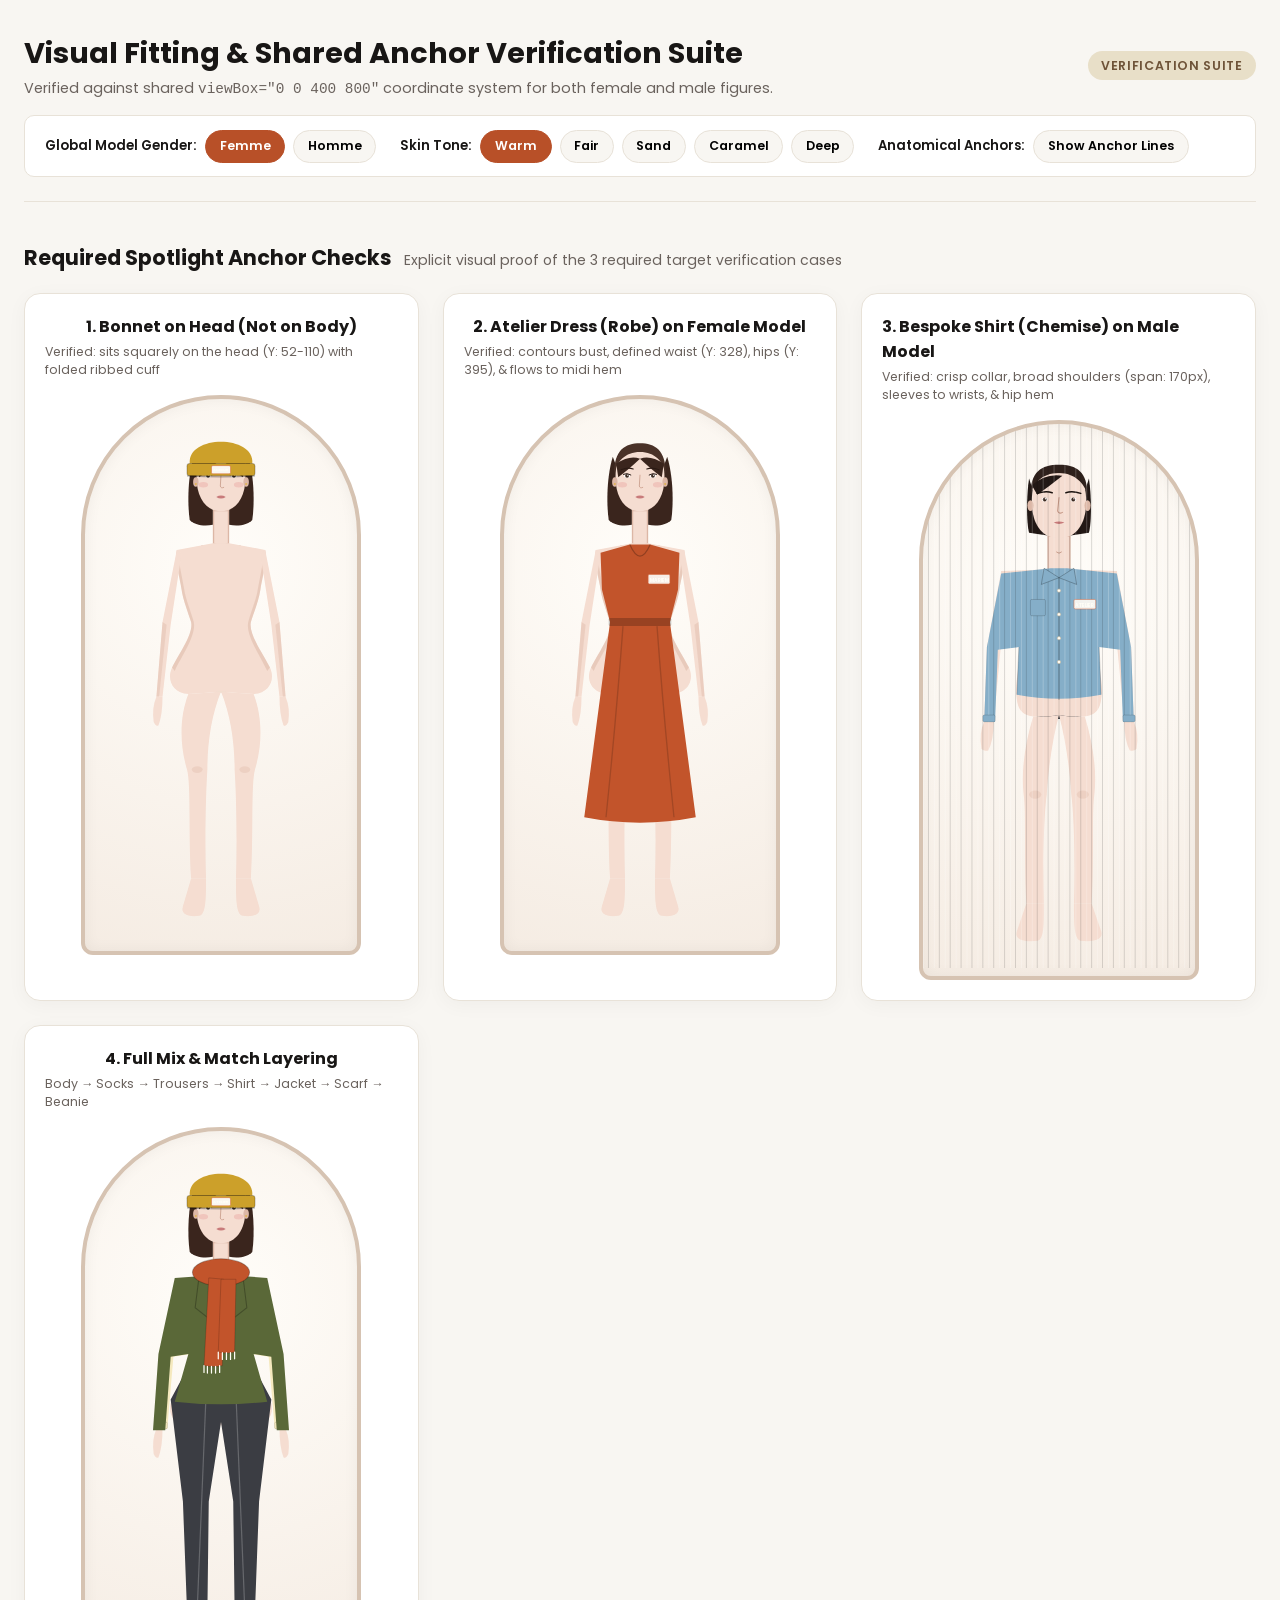
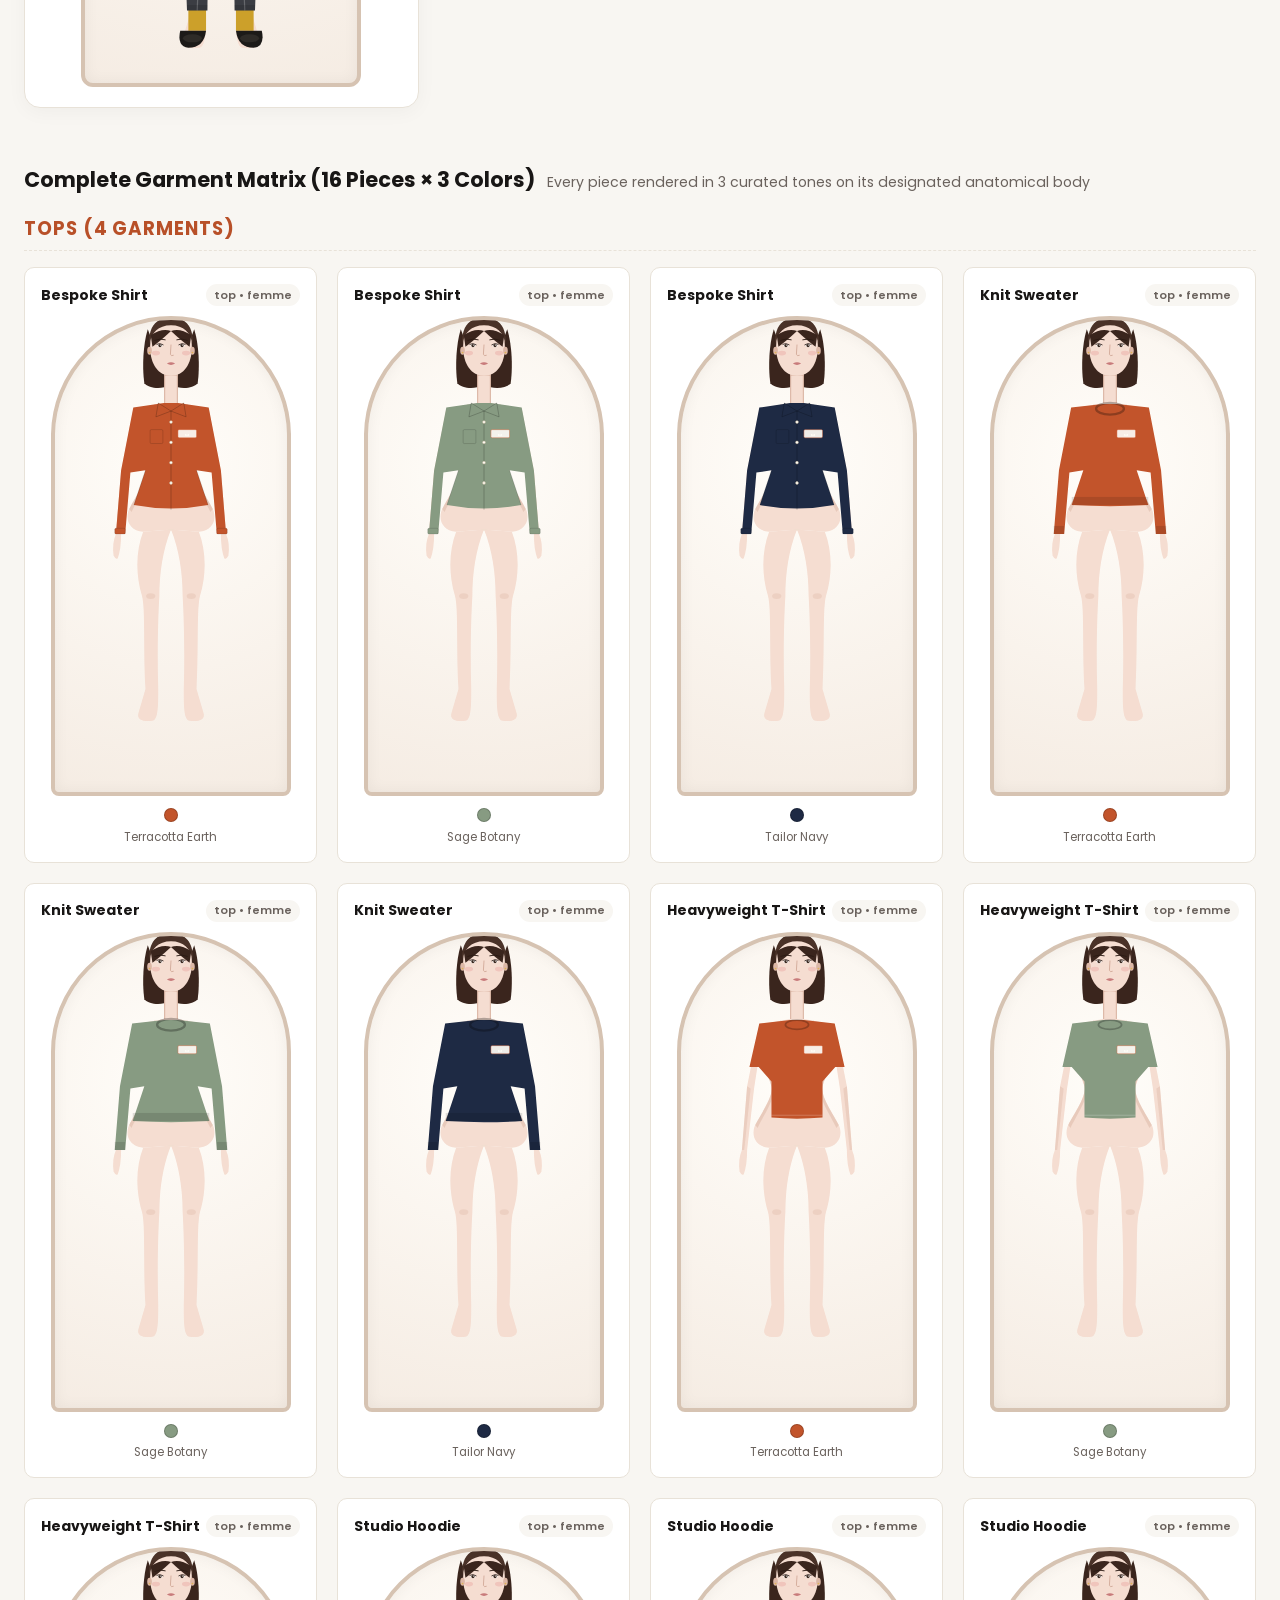
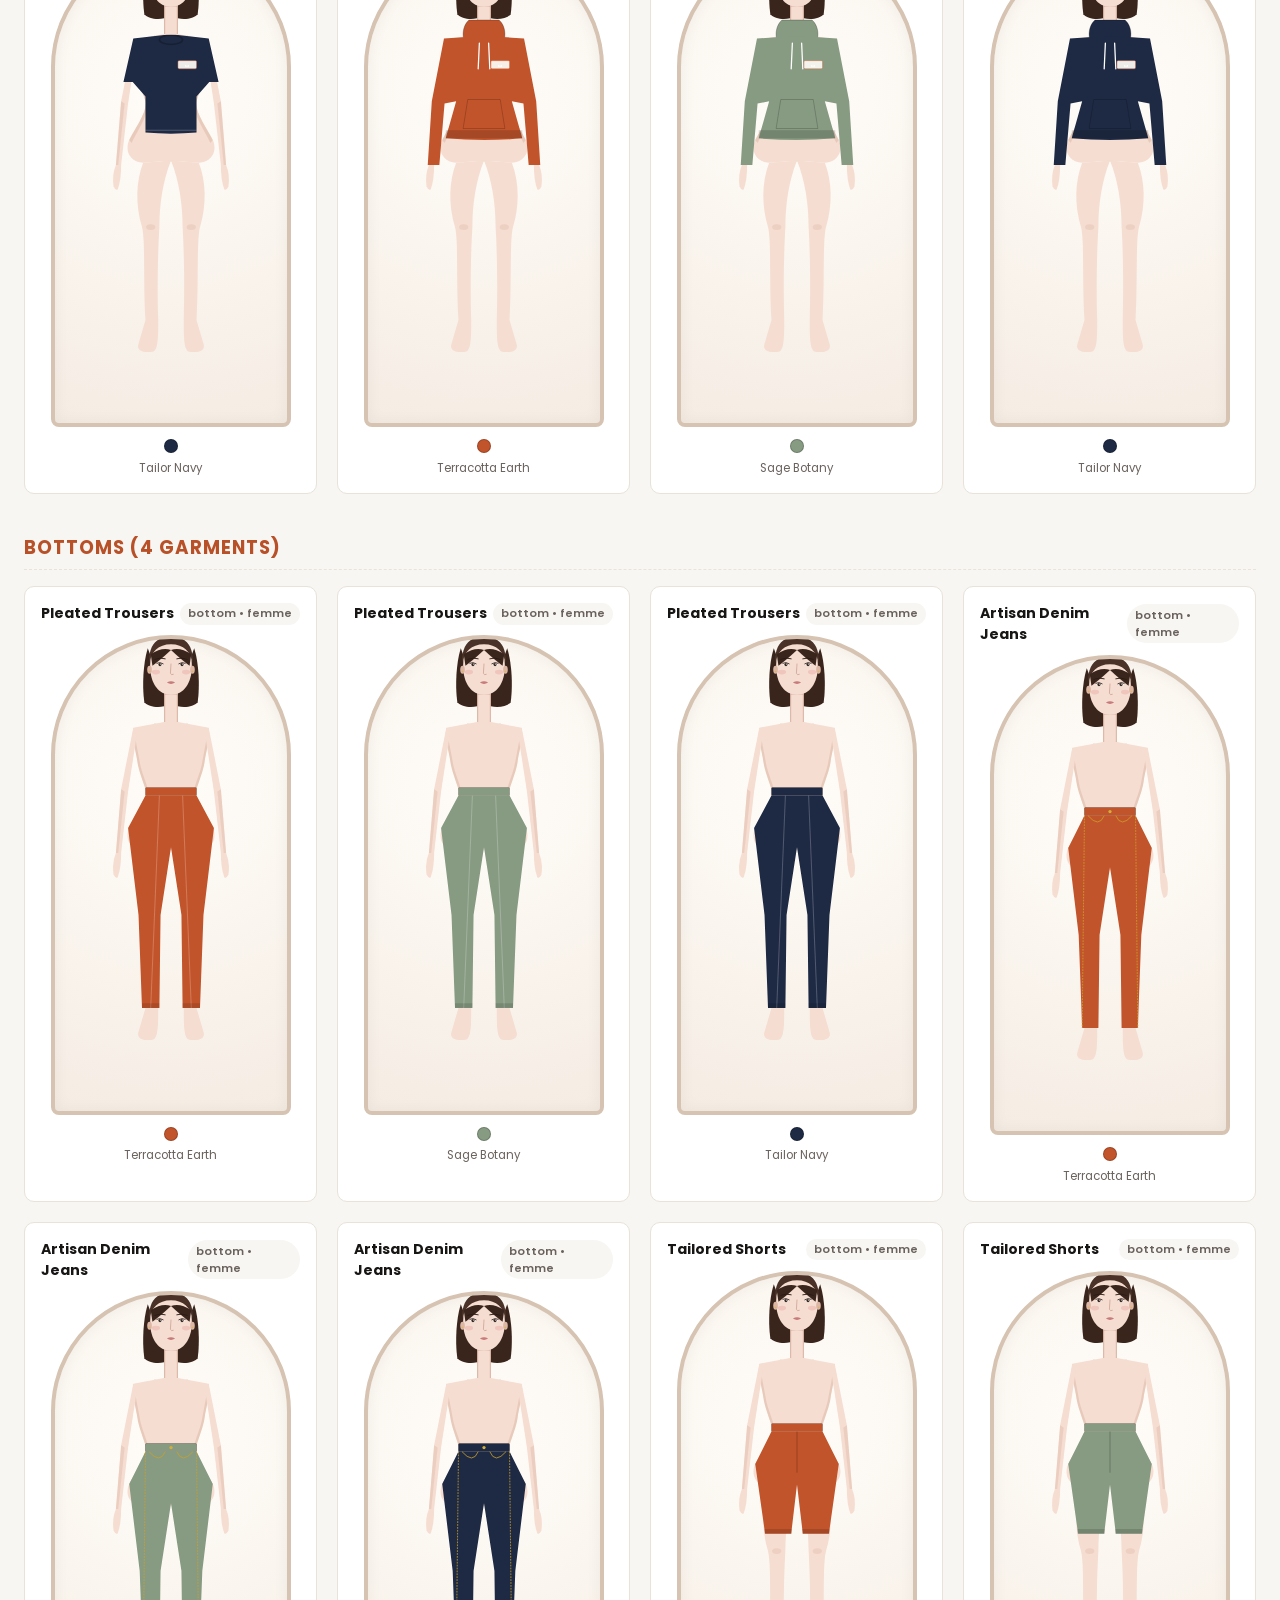
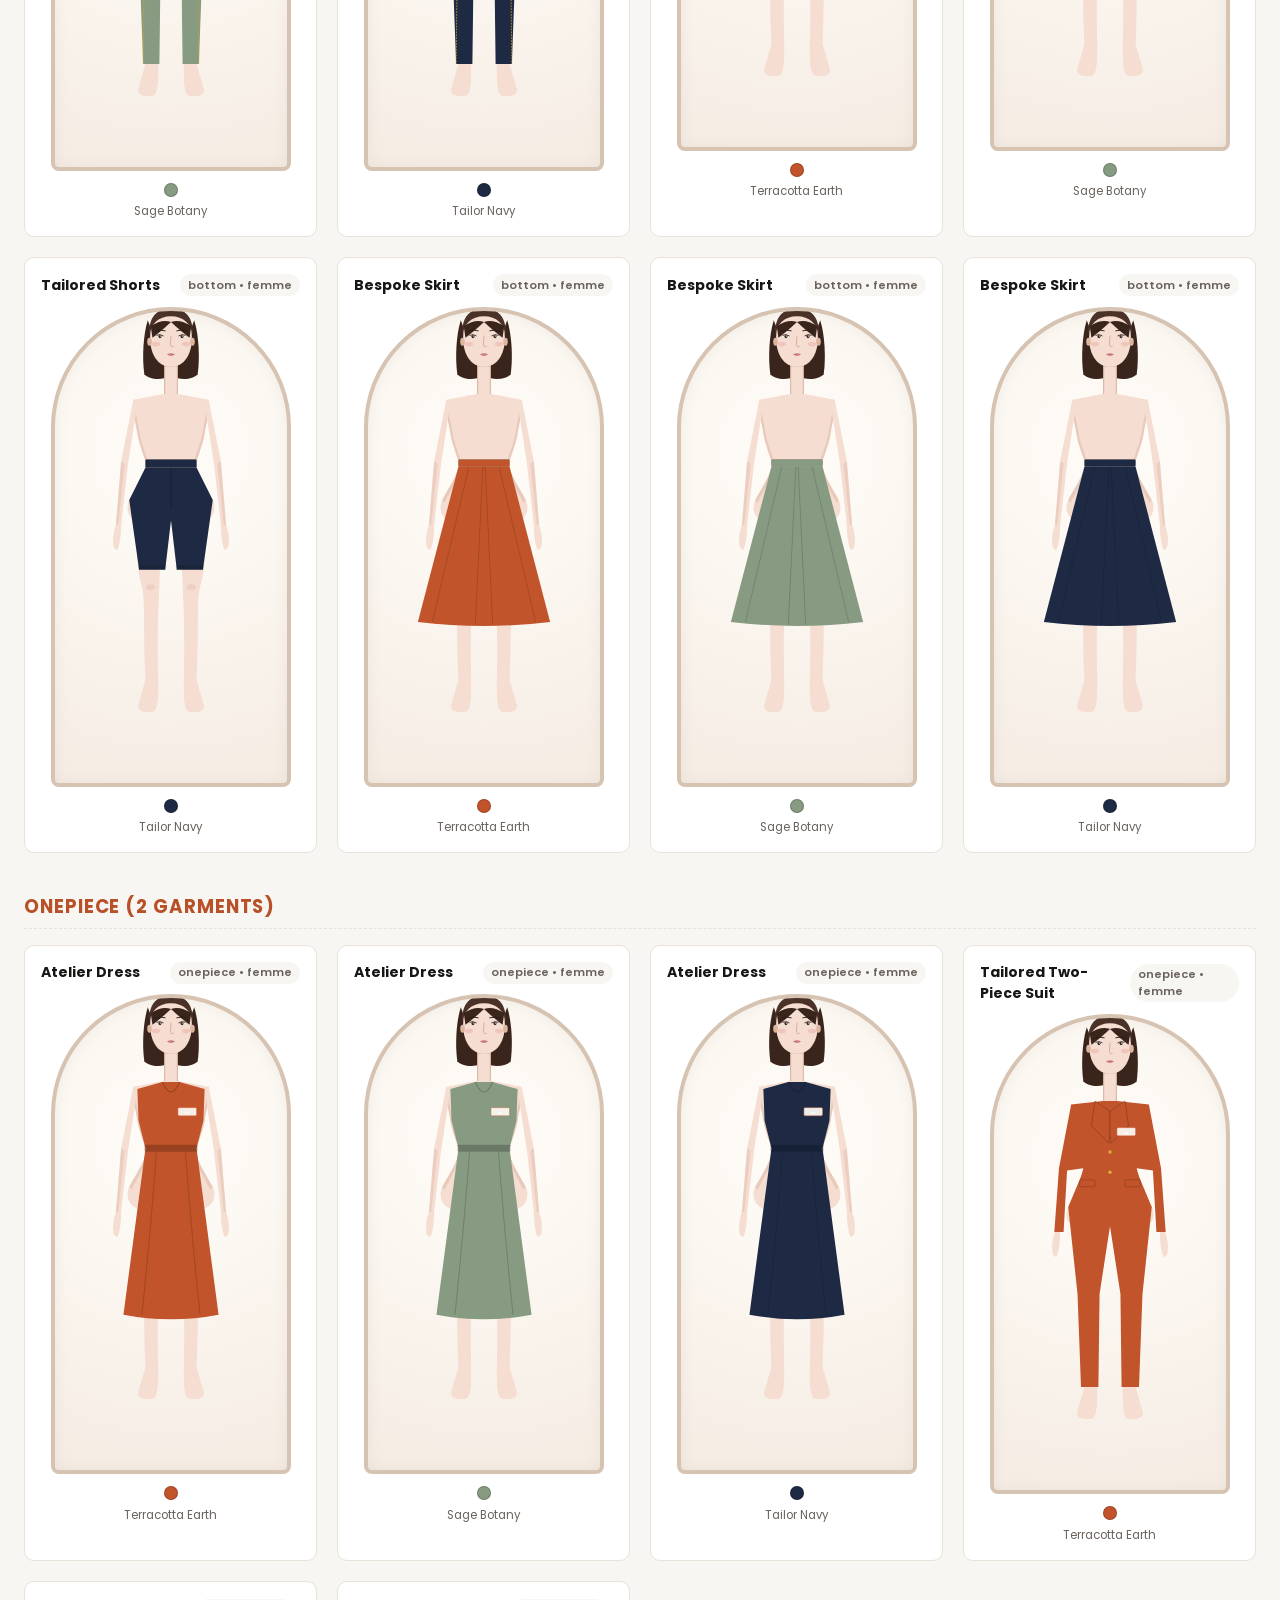
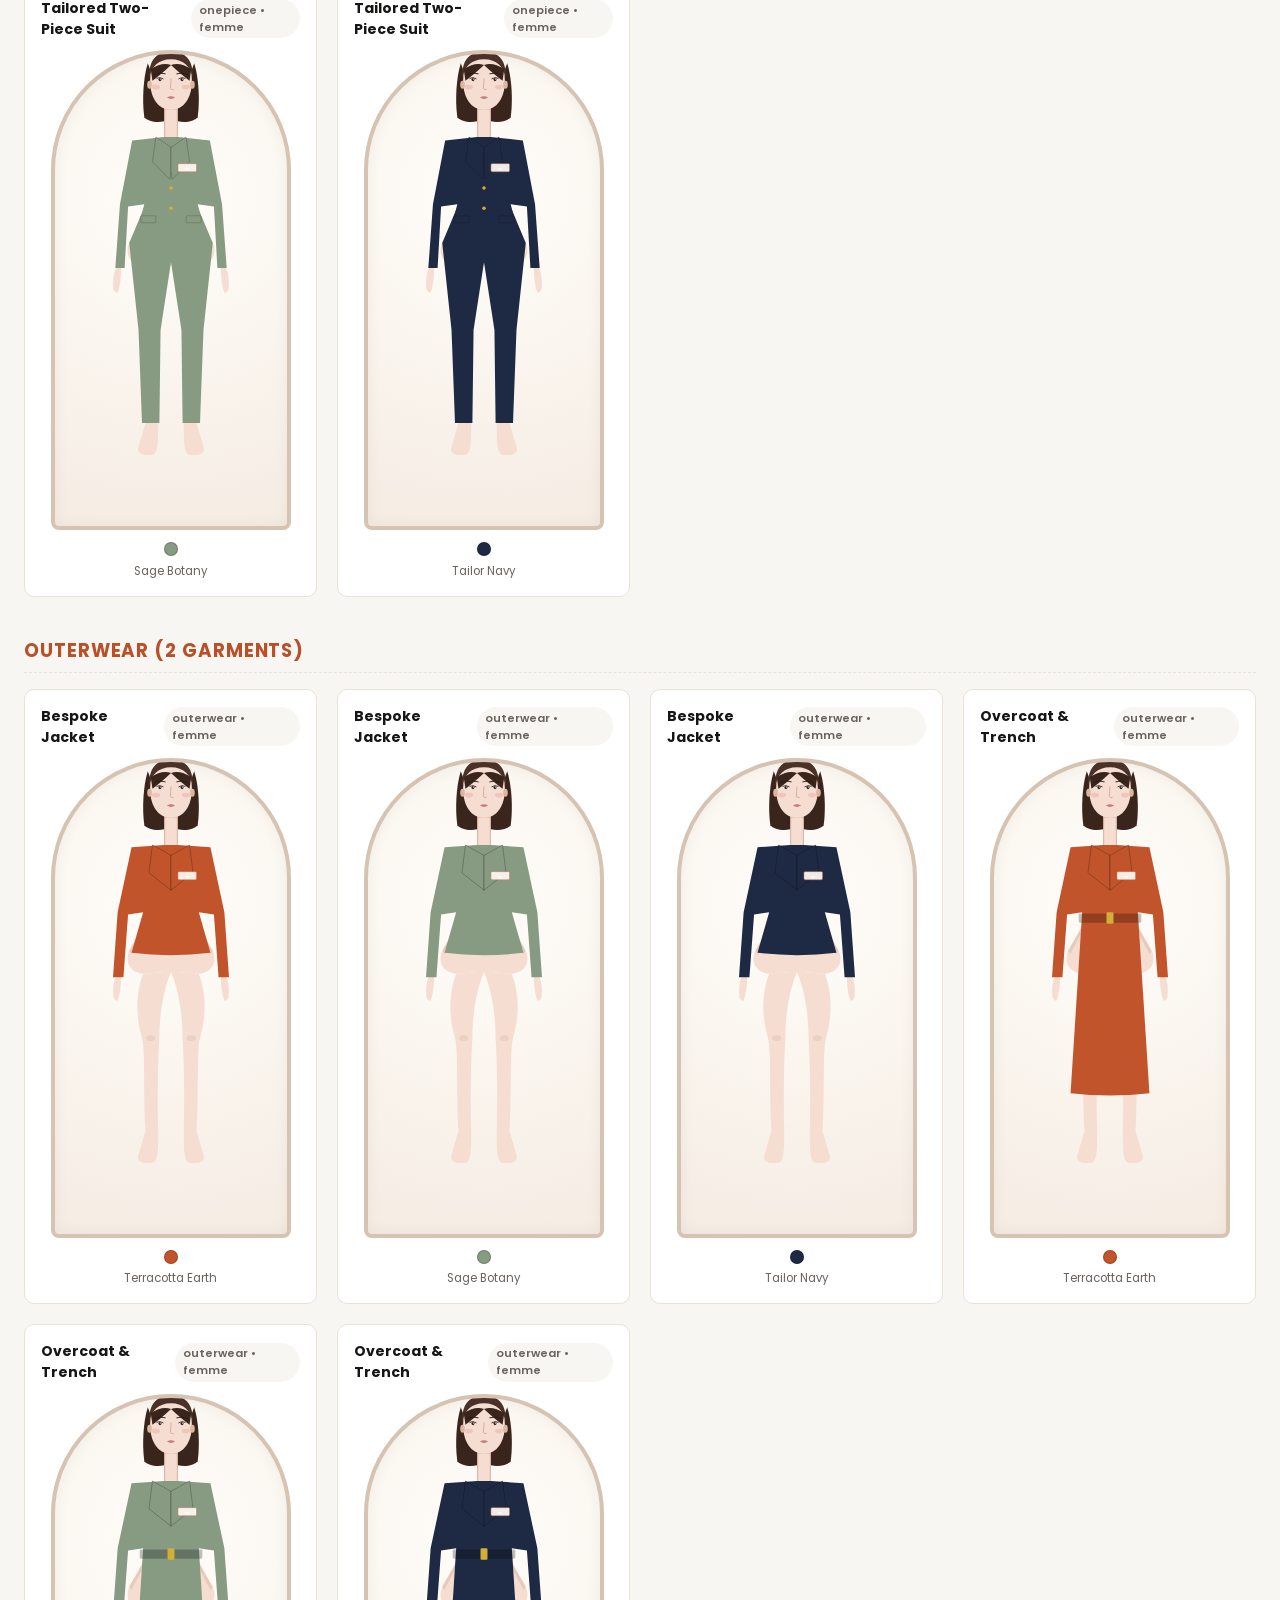
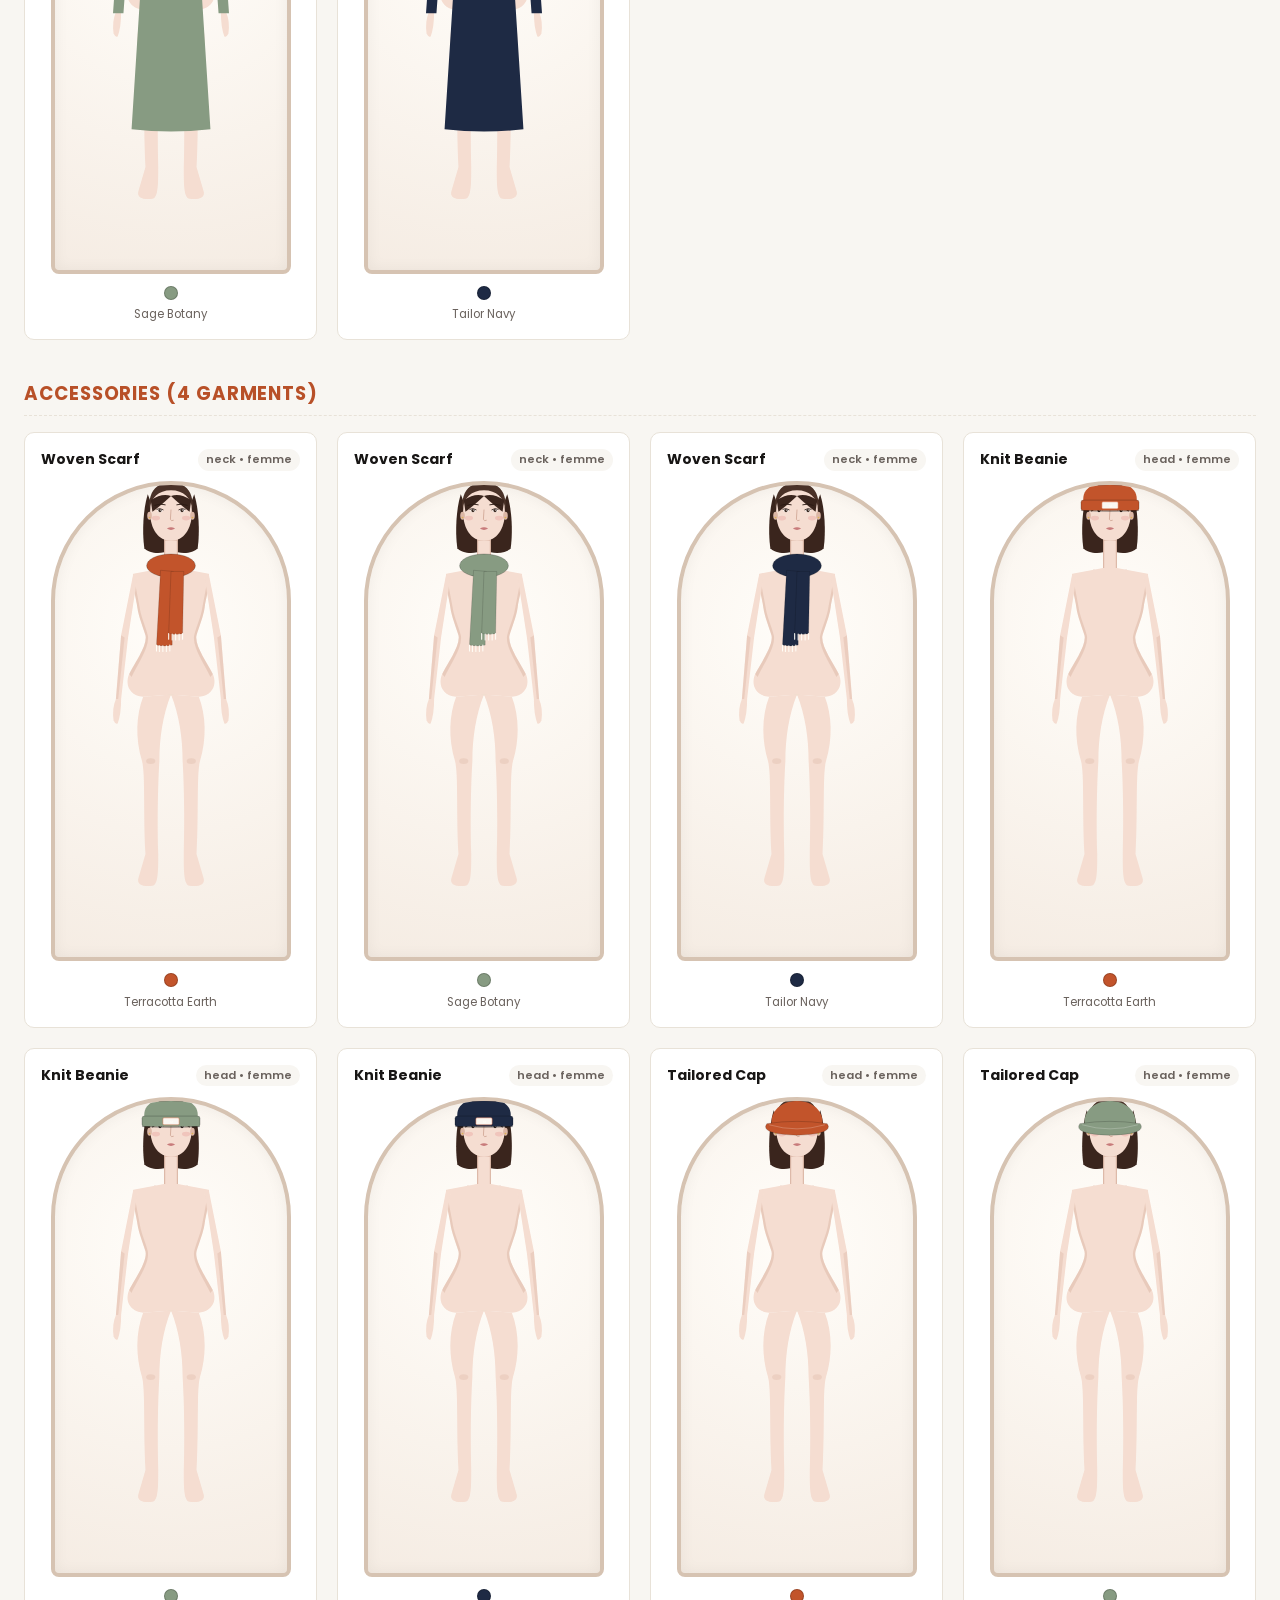
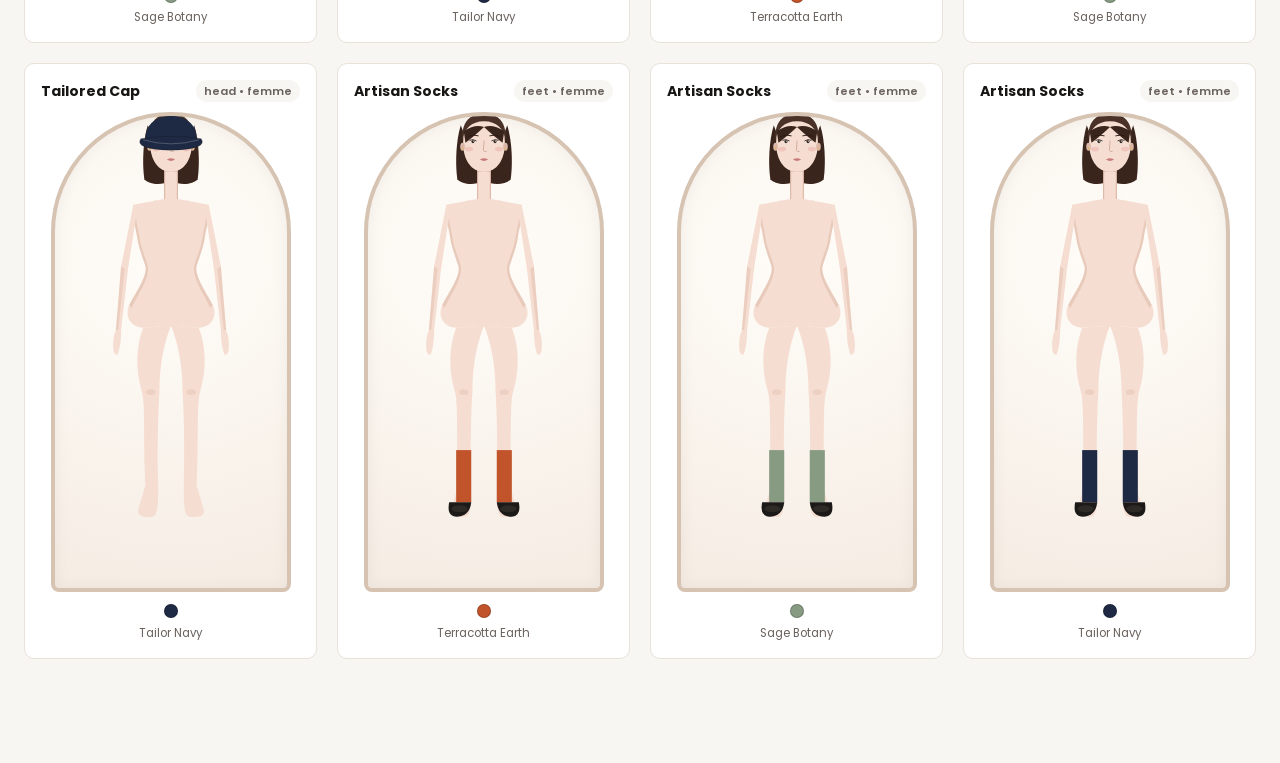
==== test-fitting.html @ eaf76141 "fix: implement shared 0 0 400 800 anchor fitting system, female and male models, explicit slot table" ====
<!DOCTYPE html>
<html lang="en">
<head>
  <meta charset="UTF-8" />
  <meta name="viewport" content="width=device-width, initial-scale=1.0" />
  <title>Atelier Mariem — Visual Fitting & Anchor Verification Suite</title>

  <!-- Google Fonts: Poppins -->
  <link rel="preconnect" href="https://fonts.googleapis.com" />
  <link rel="preconnect" href="https://fonts.gstatic.com" crossorigin />
  <link href="https://fonts.googleapis.com/css2?family=Poppins:ital,wght@0,300;0,400;0,500;0,600;0,700;0,800;1,400;1,500;1,600&display=swap" rel="stylesheet" />

  <style>
    :root {
      --bg-cream: #F8F6F2;
      --bg-card: #FFFFFF;
      --text-dark: #181615;
      --text-muted: #6A625D;
      --terracotta: #B85028;
      --border-subtle: #E8E2D8;
      --radius-md: 10px;
      --radius-lg: 16px;
      --font-family: 'Poppins', -apple-system, sans-serif;
    }

    * { box-sizing: border-box; margin: 0; padding: 0; }

    body {
      font-family: var(--font-family);
      background-color: var(--bg-cream);
      color: var(--text-dark);
      padding: 2rem 1.5rem 4rem;
      -webkit-font-smoothing: antialiased;
    }

    header.suite-header {
      max-width: 1400px;
      margin: 0 auto 2.5rem;
      display: flex;
      flex-direction: column;
      gap: 1rem;
      border-bottom: 1px solid var(--border-subtle);
      padding-bottom: 1.5rem;
    }

    .suite-title-row {
      display: flex;
      align-items: center;
      justify-content: space-between;
      flex-wrap: wrap;
      gap: 1rem;
    }

    h1 {
      font-size: 1.8rem;
      font-weight: 700;
      color: var(--text-dark);
    }

    .suite-badge {
      background: #E8DFC8;
      color: #6E5338;
      padding: 0.35rem 0.85rem;
      border-radius: 9999px;
      font-size: 0.78rem;
      font-weight: 600;
      text-transform: uppercase;
      letter-spacing: 0.05em;
    }

    .controls-bar {
      display: flex;
      align-items: center;
      gap: 1.5rem;
      flex-wrap: wrap;
      background: var(--bg-card);
      padding: 0.85rem 1.25rem;
      border-radius: var(--radius-md);
      border: 1px solid var(--border-subtle);
    }

    .control-group {
      display: flex;
      align-items: center;
      gap: 0.5rem;
      font-size: 0.82rem;
      font-weight: 600;
    }

    .btn-toggle {
      border: 1px solid var(--border-subtle);
      background: var(--bg-cream);
      padding: 0.4rem 0.85rem;
      border-radius: 9999px;
      cursor: pointer;
      font-family: var(--font-family);
      font-size: 0.78rem;
      font-weight: 600;
      transition: all 160ms ease;
    }

    .btn-toggle.active {
      background: var(--terracotta);
      color: #FFF;
      border-color: var(--terracotta);
    }

    /* Section Highlights */
    section.spotlight-section {
      max-width: 1400px;
      margin: 0 auto 3.5rem;
    }

    .section-head {
      margin-bottom: 1.25rem;
      display: flex;
      align-items: baseline;
      gap: 0.75rem;
    }

    .section-head h2 {
      font-size: 1.3rem;
      font-weight: 700;
    }

    .section-head p {
      color: var(--text-muted);
      font-size: 0.88rem;
    }

    .spotlight-grid {
      display: grid;
      grid-template-columns: repeat(auto-fit, minmax(320px, 1fr));
      gap: 1.5rem;
    }

    .spotlight-card {
      background: var(--bg-card);
      border: 1px solid var(--border-subtle);
      border-radius: var(--radius-lg);
      padding: 1.25rem;
      display: flex;
      flex-direction: column;
      align-items: center;
      box-shadow: 0 4px 20px rgba(0,0,0,0.04);
    }

    .spotlight-card h3 {
      font-size: 1rem;
      font-weight: 700;
      margin-bottom: 0.25rem;
    }

    .spotlight-card p.sub {
      font-size: 0.78rem;
      color: var(--text-muted);
      margin-bottom: 1rem;
    }

    /* Mannequin Stage Container */
    .mannequin-viewport {
      width: 280px;
      height: 560px;
      background: radial-gradient(circle at 50% 30%, #FFFDF9 0%, #F5ECE3 100%);
      border: 4px solid #D6C3B2;
      border-radius: 140px 140px 12px 12px;
      display: flex;
      align-items: flex-end;
      justify-content: center;
      overflow: hidden;
      box-shadow: inset 0 0 15px rgba(0,0,0,0.05);
      position: relative;
    }

    .mannequin-viewport svg {
      width: 280px;
      height: 560px;
    }

    /* Anchor Guides Overlay */
    .guide-line {
      stroke: #E53E3E;
      stroke-width: 1;
      stroke-dasharray: 3 3;
      opacity: 0.6;
    }

    .guide-label {
      font-family: 'Poppins', sans-serif;
      font-size: 8px;
      fill: #E53E3E;
      font-weight: 600;
    }

    /* Full Matrix Grid */
    section.matrix-section {
      max-width: 1400px;
      margin: 0 auto;
    }

    .matrix-category-group {
      margin-bottom: 2.5rem;
    }

    .matrix-cat-title {
      font-size: 1.15rem;
      font-weight: 700;
      color: var(--terracotta);
      margin-bottom: 1rem;
      border-bottom: 1px dashed var(--border-subtle);
      padding-bottom: 0.5rem;
      text-transform: uppercase;
      letter-spacing: 0.05em;
    }

    .matrix-items-row {
      display: grid;
      grid-template-columns: repeat(auto-fill, minmax(280px, 1fr));
      gap: 1.25rem;
    }

    .matrix-item-card {
      background: var(--bg-card);
      border: 1px solid var(--border-subtle);
      border-radius: var(--radius-md);
      padding: 1rem;
      display: flex;
      flex-direction: column;
      align-items: center;
      transition: transform 160ms ease, box-shadow 160ms ease;
    }

    .matrix-item-card:hover {
      transform: translateY(-2px);
      box-shadow: 0 6px 18px rgba(0,0,0,0.06);
    }

    .matrix-item-header {
      width: 100%;
      display: flex;
      justify-content: space-between;
      align-items: center;
      margin-bottom: 0.65rem;
    }

    .matrix-item-name {
      font-size: 0.88rem;
      font-weight: 700;
    }

    .matrix-slot-badge {
      font-size: 0.7rem;
      font-weight: 600;
      background: var(--bg-cream);
      padding: 0.15rem 0.5rem;
      border-radius: 9999px;
      color: var(--text-muted);
    }

    .tri-color-row {
      display: flex;
      gap: 0.45rem;
      width: 100%;
      margin-top: 0.75rem;
      justify-content: center;
    }

    .tri-color-dot {
      width: 14px;
      height: 14px;
      border-radius: 9999px;
      border: 1px solid rgba(0,0,0,0.2);
    }

    .color-label-tag {
      font-size: 0.72rem;
      color: var(--text-muted);
      margin-top: 0.4rem;
    }
  </style>
</head>
<body>
  <header class="suite-header">
    <div class="suite-title-row">
      <div>
        <h1>Visual Fitting & Shared Anchor Verification Suite</h1>
        <p style="color: var(--text-muted); font-size: 0.9rem; margin-top: 0.2rem;">
          Verified against shared <code>viewBox="0 0 400 800"</code> coordinate system for both female and male figures.
        </p>
      </div>
      <span class="suite-badge">Verification Suite</span>
    </div>

    <!-- Live Controls Bar -->
    <div class="controls-bar">
      <div class="control-group">
        <span>Global Model Gender:</span>
        <button class="btn-toggle active" id="btn-toggle-femme">Femme</button>
        <button class="btn-toggle" id="btn-toggle-homme">Homme</button>
      </div>

      <div class="control-group">
        <span>Skin Tone:</span>
        <button class="btn-toggle active" data-tone="warm">Warm</button>
        <button class="btn-toggle" data-tone="fair">Fair</button>
        <button class="btn-toggle" data-tone="sand">Sand</button>
        <button class="btn-toggle" data-tone="caramel">Caramel</button>
        <button class="btn-toggle" data-tone="deep">Deep</button>
      </div>

      <div class="control-group">
        <span>Anatomical Anchors:</span>
        <button class="btn-toggle" id="btn-toggle-guides">Show Anchor Lines</button>
      </div>
    </div>
  </header>

  <!-- REQUIRED SPOTLIGHT TEST SECTION -->
  <section class="spotlight-section">
    <div class="section-head">
      <h2>Required Spotlight Anchor Checks</h2>
      <p>Explicit visual proof of the 3 required target verification cases</p>
    </div>

    <div class="spotlight-grid">
      <!-- 1. BONNET ON HEAD -->
      <div class="spotlight-card" id="card-bonnet-check">
        <h3>1. Bonnet on Head (Not on Body)</h3>
        <p class="sub">Verified: sits squarely on the head (Y: 52-110) with folded ribbed cuff</p>
        <div class="mannequin-viewport" id="viewport-bonnet"></div>
      </div>

      <!-- 2. DRESS ON FEMALE MODEL -->
      <div class="spotlight-card" id="card-dress-check">
        <h3>2. Atelier Dress (Robe) on Female Model</h3>
        <p class="sub">Verified: contours bust, defined waist (Y: 328), hips (Y: 395), & flows to midi hem</p>
        <div class="mannequin-viewport" id="viewport-dress"></div>
      </div>

      <!-- 3. SHIRT ON MALE MODEL -->
      <div class="spotlight-card" id="card-shirt-check">
        <h3>3. Bespoke Shirt (Chemise) on Male Model</h3>
        <p class="sub">Verified: crisp collar, broad shoulders (span: 170px), sleeves to wrists, & hip hem</p>
        <div class="mannequin-viewport" id="viewport-shirt"></div>
      </div>

      <!-- 4. FULL OUTFIT MIX & MATCH -->
      <div class="spotlight-card" id="card-mix-check">
        <h3>4. Full Mix & Match Layering</h3>
        <p class="sub">Body &rarr; Socks &rarr; Trousers &rarr; Shirt &rarr; Jacket &rarr; Scarf &rarr; Beanie</p>
        <div class="mannequin-viewport" id="viewport-mix"></div>
      </div>
    </div>
  </section>

  <!-- FULL GARMENT MATRIX GRID (ALL 16 PIECES IN 3 COLORS) -->
  <section class="matrix-section">
    <div class="section-head">
      <h2>Complete Garment Matrix (16 Pieces &times; 3 Colors)</h2>
      <p>Every piece rendered in 3 curated tones on its designated anatomical body</p>
    </div>

    <div id="matrix-container"></div>
  </section>

  <!-- SCRIPT -->
  <script type="module">
    import { GARMENT_PIECES, COLOR_PALETTE, SLOT_TABLE } from "./js/clothingData.js";
    import { getFittingMannequinBaseSvg, getLayeredGarmentSvg, MODEL_ANCHORS, SKIN_TONES } from "./js/garmentSvg.js";

    let currentGender = "femme";
    let currentTone = "warm";
    let showGuides = false;

    // 3 Curated test colors for each piece
    const TEST_COLORS = [
      COLOR_PALETTE.find(c => c.id === "terracotta") || COLOR_PALETTE[0],
      COLOR_PALETTE.find(c => c.id === "sage_garden") || COLOR_PALETTE[2],
      COLOR_PALETTE.find(c => c.id === "deep_navy") || COLOR_PALETTE[5]
    ];

    function renderAnchorGuidesSvg(gender) {
      if (!showGuides) return "";
      const a = MODEL_ANCHORS[gender];
      return `
        <g class="anchor-guides-overlay" pointer-events="none">
          <!-- Shoulders -->
          <line x1="30" y1="${a.shoulders.y}" x2="370" y2="${a.shoulders.y}" class="guide-line" />
          <text x="35" y="${a.shoulders.y - 3}" class="guide-label">SHOULDERS (${a.shoulders.y})</text>

          <!-- Bust / Chest -->
          <line x1="30" y1="${a.bust.y}" x2="370" y2="${a.bust.y}" class="guide-line" />
          <text x="35" y="${a.bust.y - 3}" class="guide-label">BUST (${a.bust.y})</text>

          <!-- Waist -->
          <line x1="30" y1="${a.waist.y}" x2="370" y2="${a.waist.y}" class="guide-line" />
          <text x="35" y="${a.waist.y - 3}" class="guide-label">WAIST (${a.waist.y})</text>

          <!-- Hips -->
          <line x1="30" y1="${a.hips.y}" x2="370" y2="${a.hips.y}" class="guide-line" />
          <text x="35" y="${a.hips.y - 3}" class="guide-label">HIPS (${a.hips.y})</text>

          <!-- Knees -->
          <line x1="30" y1="${a.knees.y}" x2="370" y2="${a.knees.y}" class="guide-line" />
          <text x="35" y="${a.knees.y - 3}" class="guide-label">KNEES (${a.knees.y})</text>

          <!-- Ankles -->
          <line x1="30" y1="${a.ankles.y}" x2="370" y2="${a.ankles.y}" class="guide-line" />
          <text x="35" y="${a.ankles.y - 3}" class="guide-label">ANKLES (${a.ankles.y})</text>
        </g>
      `;
    }

    function buildCompositeSvg(gender, tone, layers = []) {
      return `
        <svg viewBox="0 0 400 800" xmlns="http://www.w3.org/2000/svg">
          ${getFittingMannequinBaseSvg(gender, tone)}
          ${layers.join("")}
          ${renderAnchorGuidesSvg(gender)}
        </svg>
      `;
    }

    function renderSpotlights() {
      // 1. Bonnet on head (not on body!)
      const bonnetPiece = {
        pieceId: "bonnet",
        slot: "head",
        colorHex: "#CCA02A",
        styleId: "cuffed",
        patternId: "plain",
        embroideryText: "AMOUR",
        threadColorHex: "#FFFDF6"
      };
      const bonnetSvg = buildCompositeSvg(currentGender, currentTone, [
        getLayeredGarmentSvg(bonnetPiece, "head", currentGender)
      ]);
      document.getElementById("viewport-bonnet").innerHTML = bonnetSvg;

      // 2. Dress on female model
      const dressPiece = {
        pieceId: "robe",
        slot: "onepiece",
        colorHex: "#C2542B",
        styleId: "slip",
        patternId: "plain",
        embroideryText: "MARIEM",
        threadColorHex: "#FFFDF6"
      };
      const dressSvg = buildCompositeSvg("femme", currentTone, [
        getLayeredGarmentSvg(dressPiece, "onepiece", "femme")
      ]);
      document.getElementById("viewport-dress").innerHTML = dressSvg;

      // 3. Shirt on male model
      const shirtPiece = {
        pieceId: "chemise",
        slot: "top",
        colorHex: "#85AEC8",
        styleId: "classic",
        patternId: "stripes",
        embroideryText: "ATELIER",
        threadColorHex: "#FFFDF6"
      };
      const shirtSvg = buildCompositeSvg("homme", currentTone, [
        getLayeredGarmentSvg(shirtPiece, "top", "homme")
      ]);
      document.getElementById("viewport-shirt").innerHTML = shirtSvg;

      // 4. Full mix & match
      const socksPiece = { pieceId: "chaussettes", slot: "feet", colorHex: "#CCA02A", styleId: "crew" };
      const pantsPiece = { pieceId: "pantalon", slot: "bottom", colorHex: "#3B3D43", styleId: "wide" };
      const chemisePiece = { pieceId: "chemise", slot: "top", colorHex: "#F5E9BE", styleId: "classic" };
      const jacketPiece = { pieceId: "veste", slot: "outerwear", colorHex: "#5A6838", styleId: "blazer" };
      const scarfPiece = { pieceId: "echarpe", slot: "neck", colorHex: "#C2542B", styleId: "chunky" };
      const hatPiece = { pieceId: "bonnet", slot: "head", colorHex: "#CCA02A", styleId: "cuffed" };

      const mixSvg = buildCompositeSvg(currentGender, currentTone, [
        getLayeredGarmentSvg(socksPiece, "feet", currentGender),
        getLayeredGarmentSvg(pantsPiece, "bottom", currentGender),
        getLayeredGarmentSvg(chemisePiece, "top", currentGender),
        getLayeredGarmentSvg(jacketPiece, "outerwear", currentGender),
        getLayeredGarmentSvg(scarfPiece, "neck", currentGender),
        getLayeredGarmentSvg(hatPiece, "head", currentGender)
      ]);
      document.getElementById("viewport-mix").innerHTML = mixSvg;
    }

    function renderFullMatrix() {
      const container = document.getElementById("matrix-container");
      const categories = ["tops", "bottoms", "onepiece", "outerwear", "accessories"];

      container.innerHTML = categories.map(cat => {
        const catPieces = GARMENT_PIECES.filter(p => p.category === cat);
        if (catPieces.length === 0) return "";

        return `
          <div class="matrix-category-group">
            <h3 class="matrix-cat-title">${cat} (${catPieces.length} Garments)</h3>
            <div class="matrix-items-row">
              ${catPieces.map(piece => {
                const targetGender = piece.gender === "both" ? currentGender : piece.gender;
                const slot = SLOT_TABLE[piece.id] || piece.slot;

                return TEST_COLORS.map(color => {
                  const pData = {
                    pieceId: piece.id,
                    slot: slot,
                    colorHex: color.hex,
                    styleId: piece.styles[0]?.id || "classic",
                    patternId: "plain",
                    embroideryText: "M",
                    threadColorHex: "#FFFDF6"
                  };

                  const cardSvg = buildCompositeSvg(targetGender, currentTone, [
                    getLayeredGarmentSvg(pData, slot, targetGender)
                  ]);

                  return `
                    <div class="matrix-item-card">
                      <div class="matrix-item-header">
                        <span class="matrix-item-name">${piece.nameEn}</span>
                        <span class="matrix-slot-badge">${slot} • ${targetGender}</span>
                      </div>
                      <div class="mannequin-viewport" style="width: 240px; height: 480px; border-radius: 120px 120px 8px 8px;">
                        ${cardSvg}
                      </div>
                      <div class="tri-color-row">
                        <span class="tri-color-dot" style="background-color: ${color.hex};"></span>
                      </div>
                      <span class="color-label-tag">${color.nameEn}</span>
                    </div>
                  `;
                }).join("");
              }).join("")}
            </div>
          </div>
        `;
      }).join("");
    }

    function renderAll() {
      renderSpotlights();
      renderFullMatrix();
    }

    // Event listeners
    document.getElementById("btn-toggle-femme").addEventListener("click", () => {
      currentGender = "femme";
      document.getElementById("btn-toggle-femme").classList.add("active");
      document.getElementById("btn-toggle-homme").classList.remove("active");
      renderAll();
    });

    document.getElementById("btn-toggle-homme").addEventListener("click", () => {
      currentGender = "homme";
      document.getElementById("btn-toggle-homme").classList.add("active");
      document.getElementById("btn-toggle-femme").classList.remove("active");
      renderAll();
    });

    document.querySelectorAll("[data-tone]").forEach(btn => {
      btn.addEventListener("click", () => {
        document.querySelectorAll("[data-tone]").forEach(b => b.classList.remove("active"));
        btn.classList.add("active");
        currentTone = btn.getAttribute("data-tone");
        renderAll();
      });
    });

    document.getElementById("btn-toggle-guides").addEventListener("click", () => {
      showGuides = !showGuides;
      document.getElementById("btn-toggle-guides").classList.toggle("active", showGuides);
      renderAll();
    });

    renderAll();
  </script>
</body>
</html>
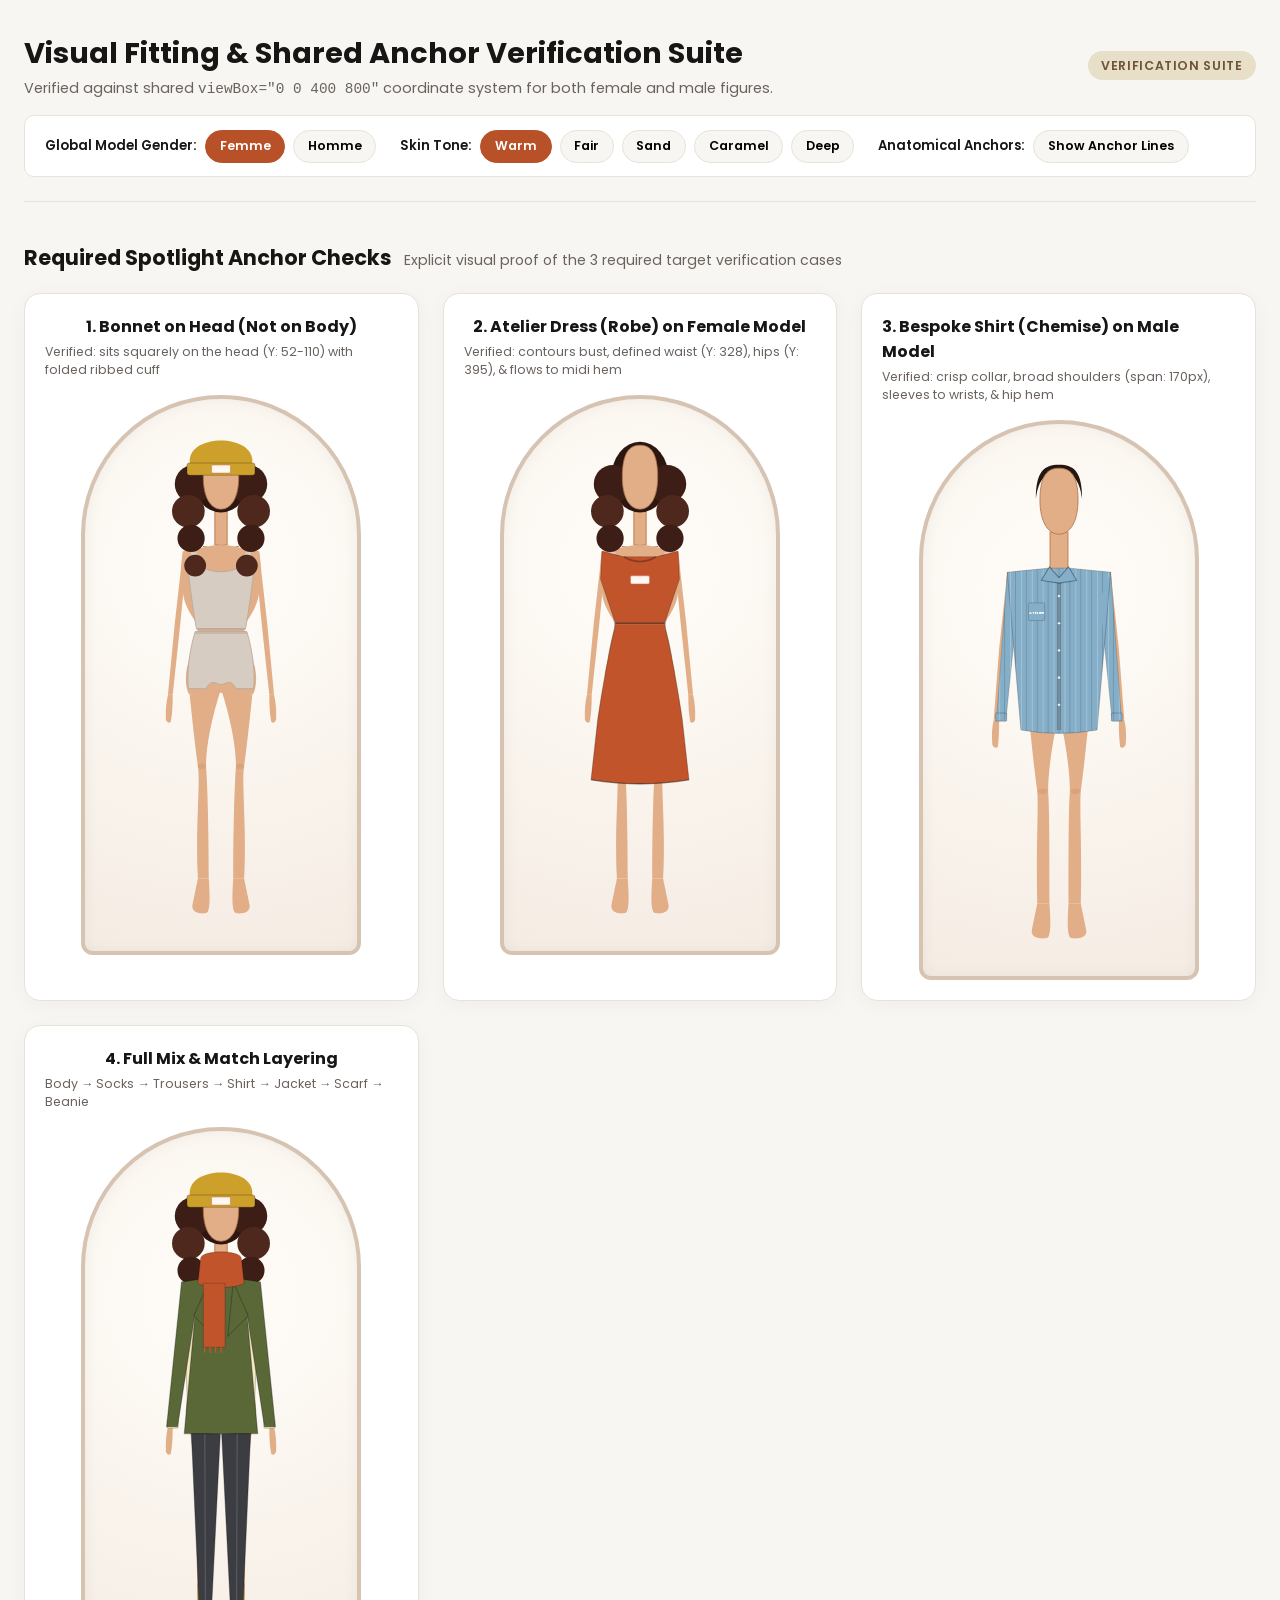
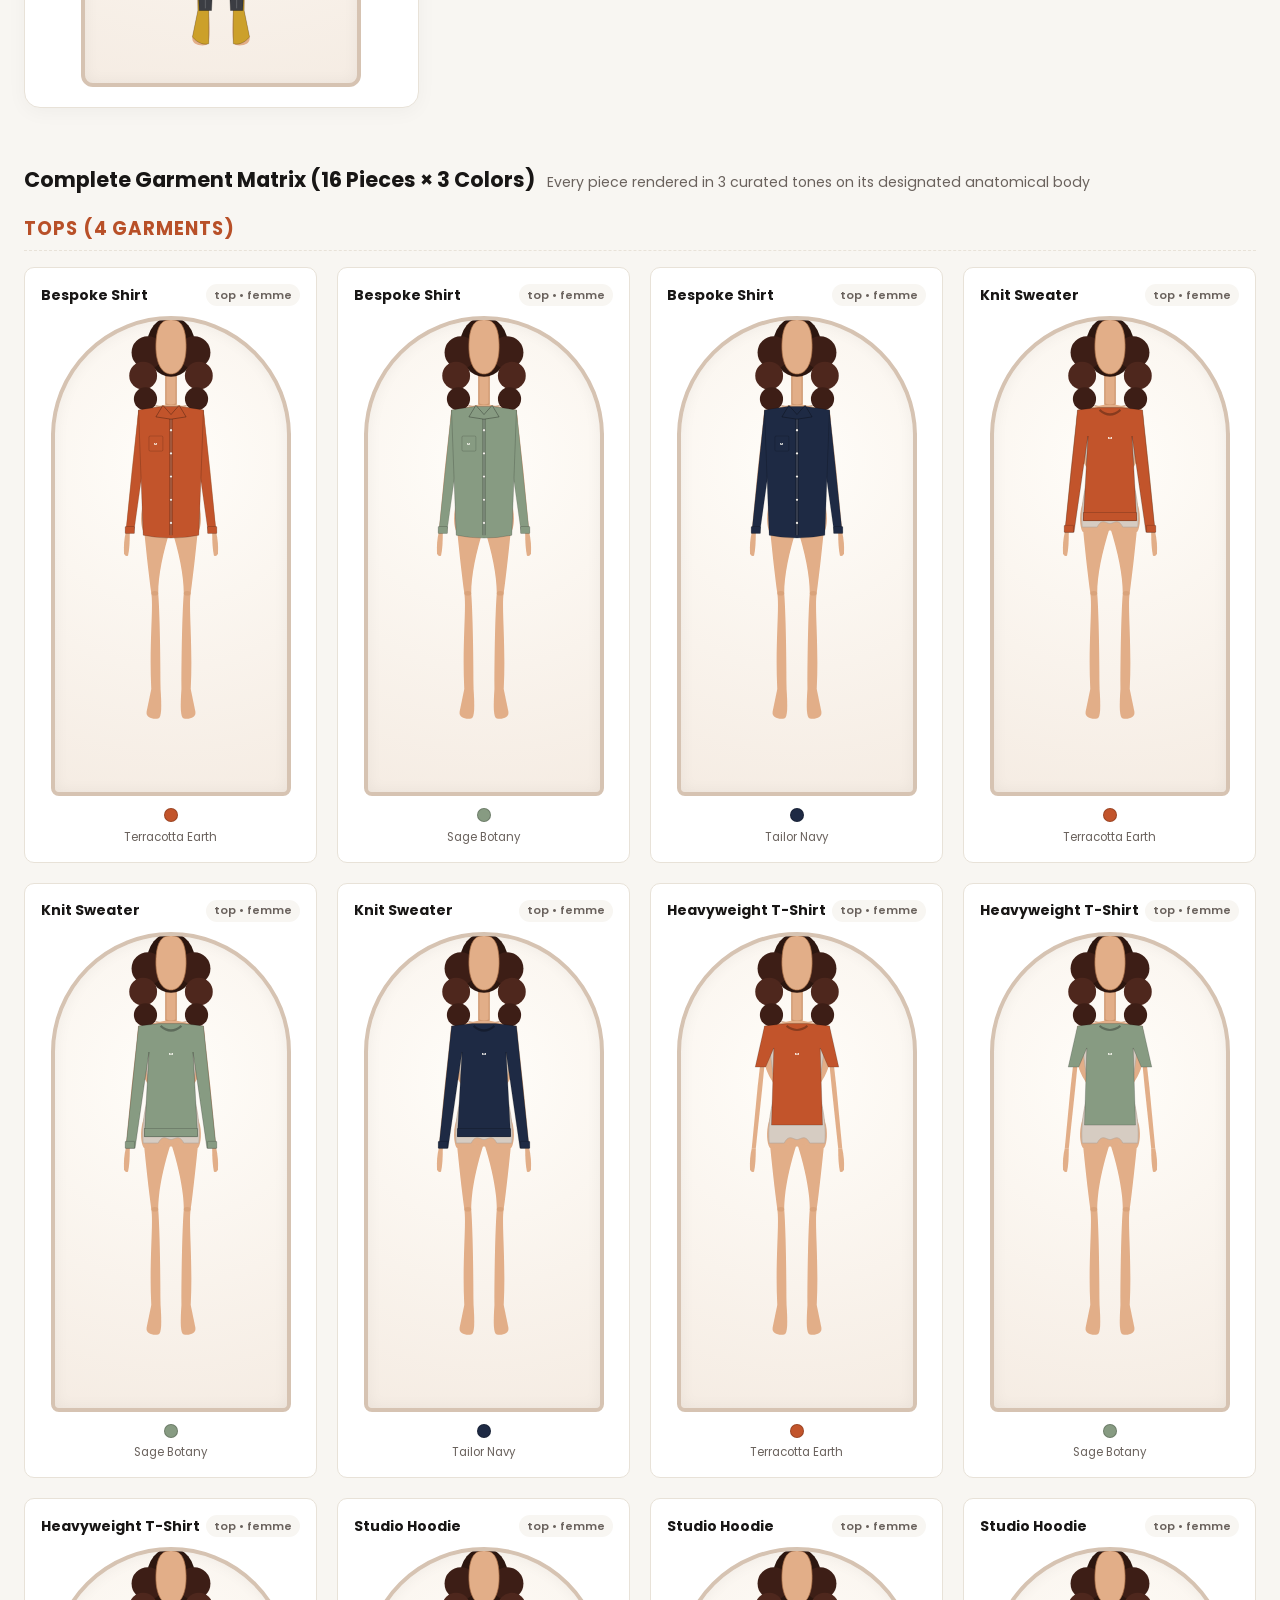
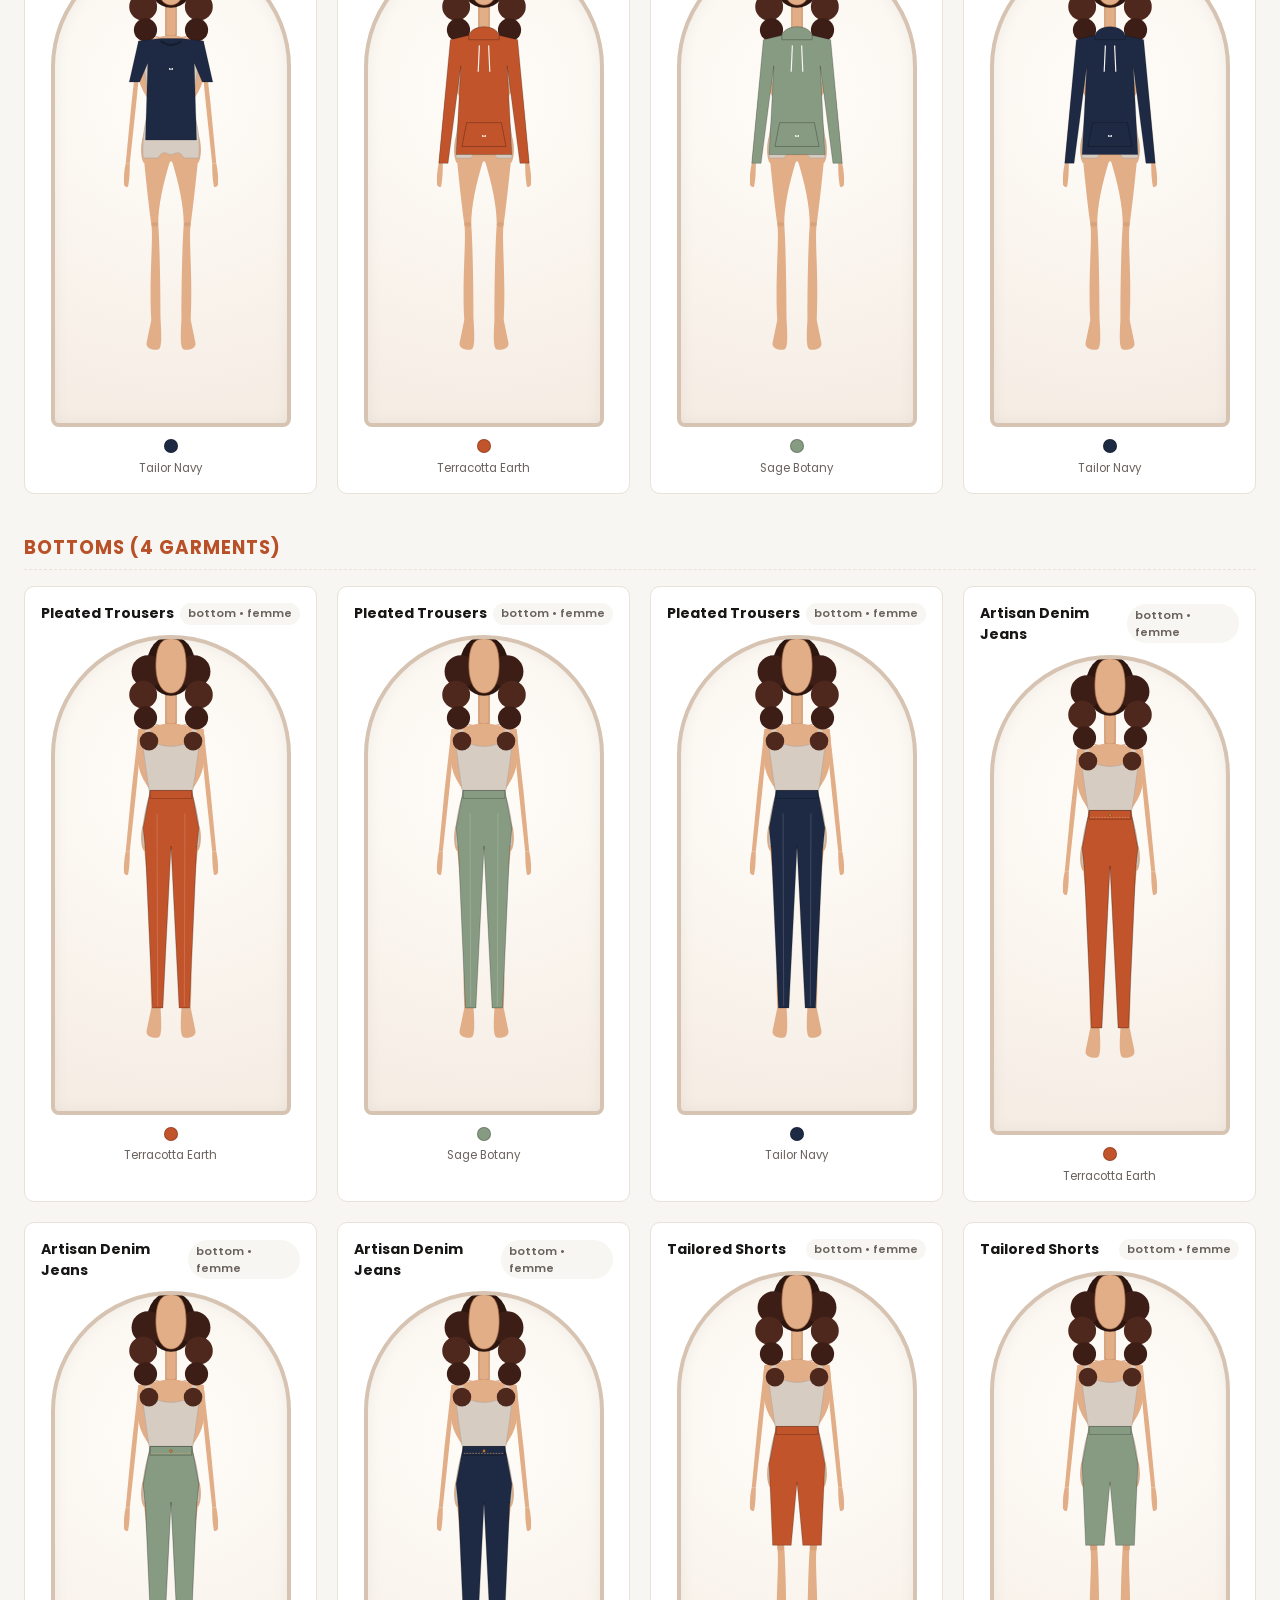
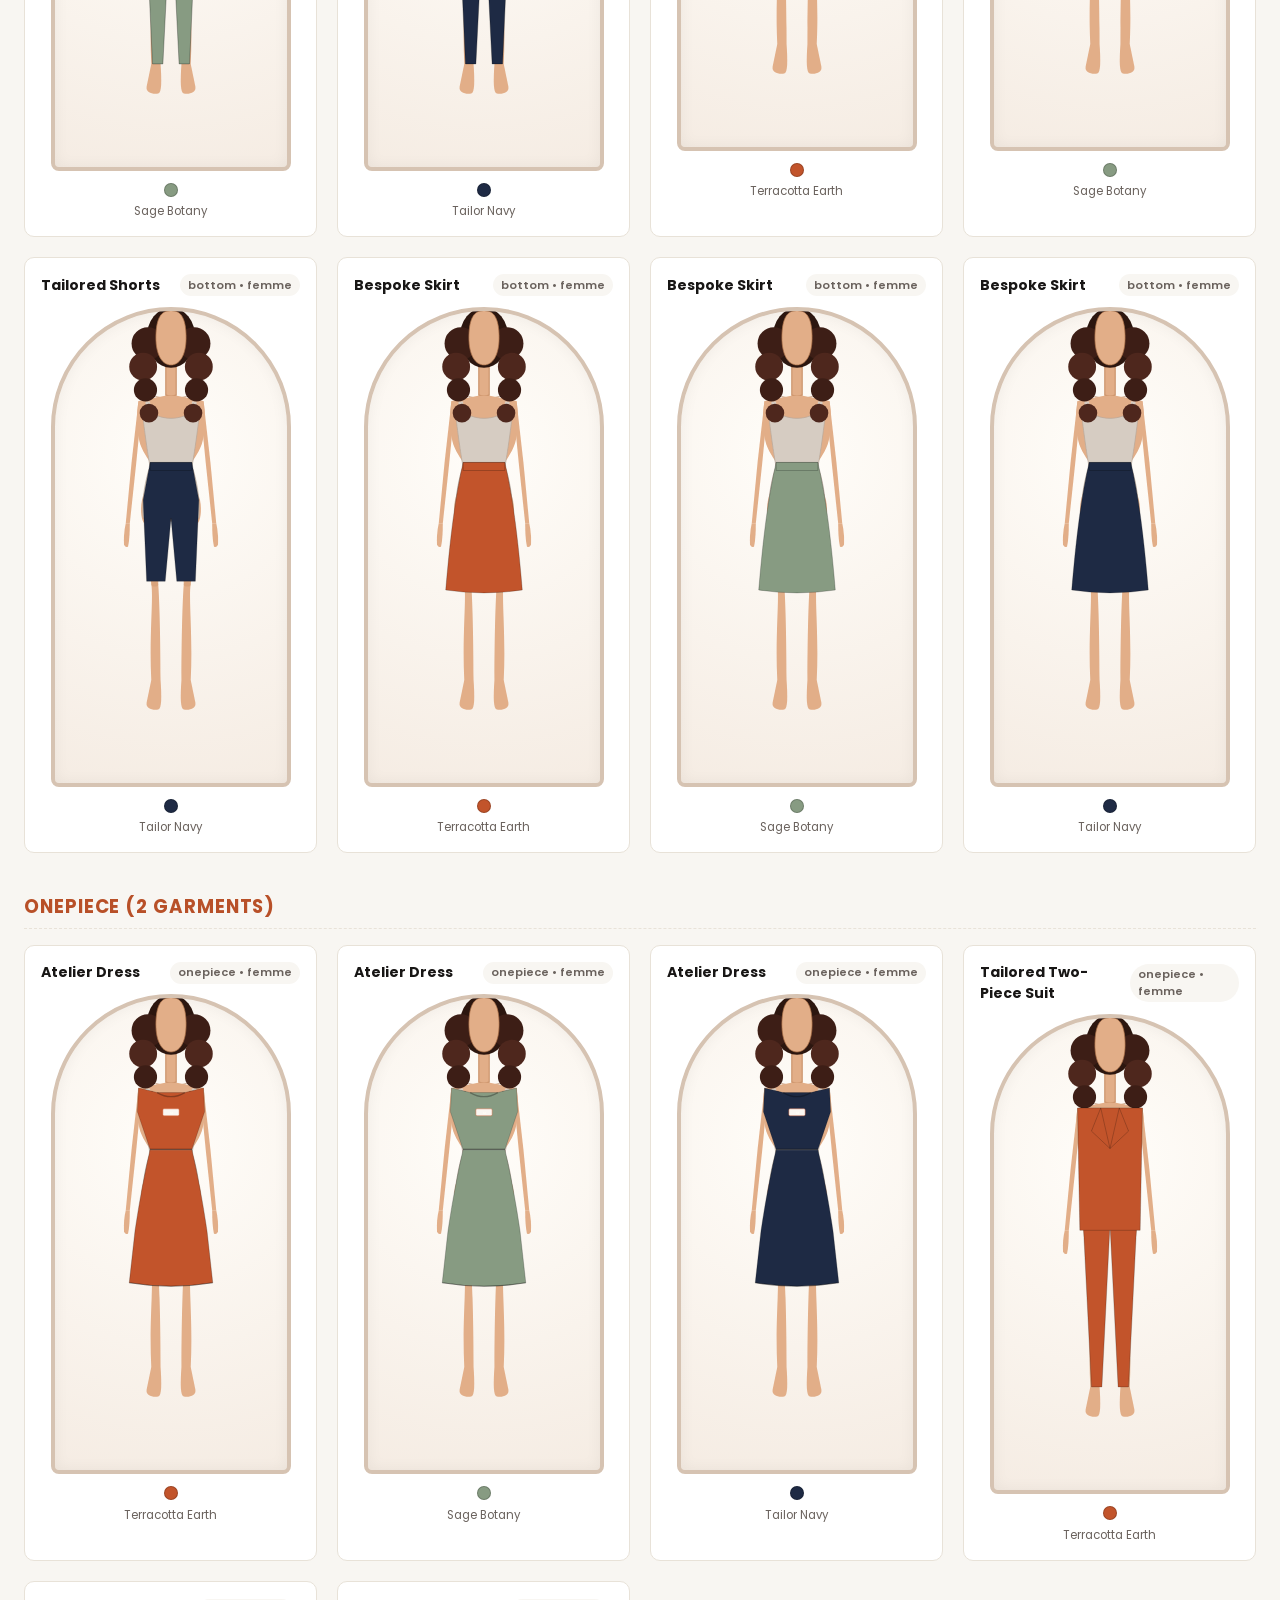
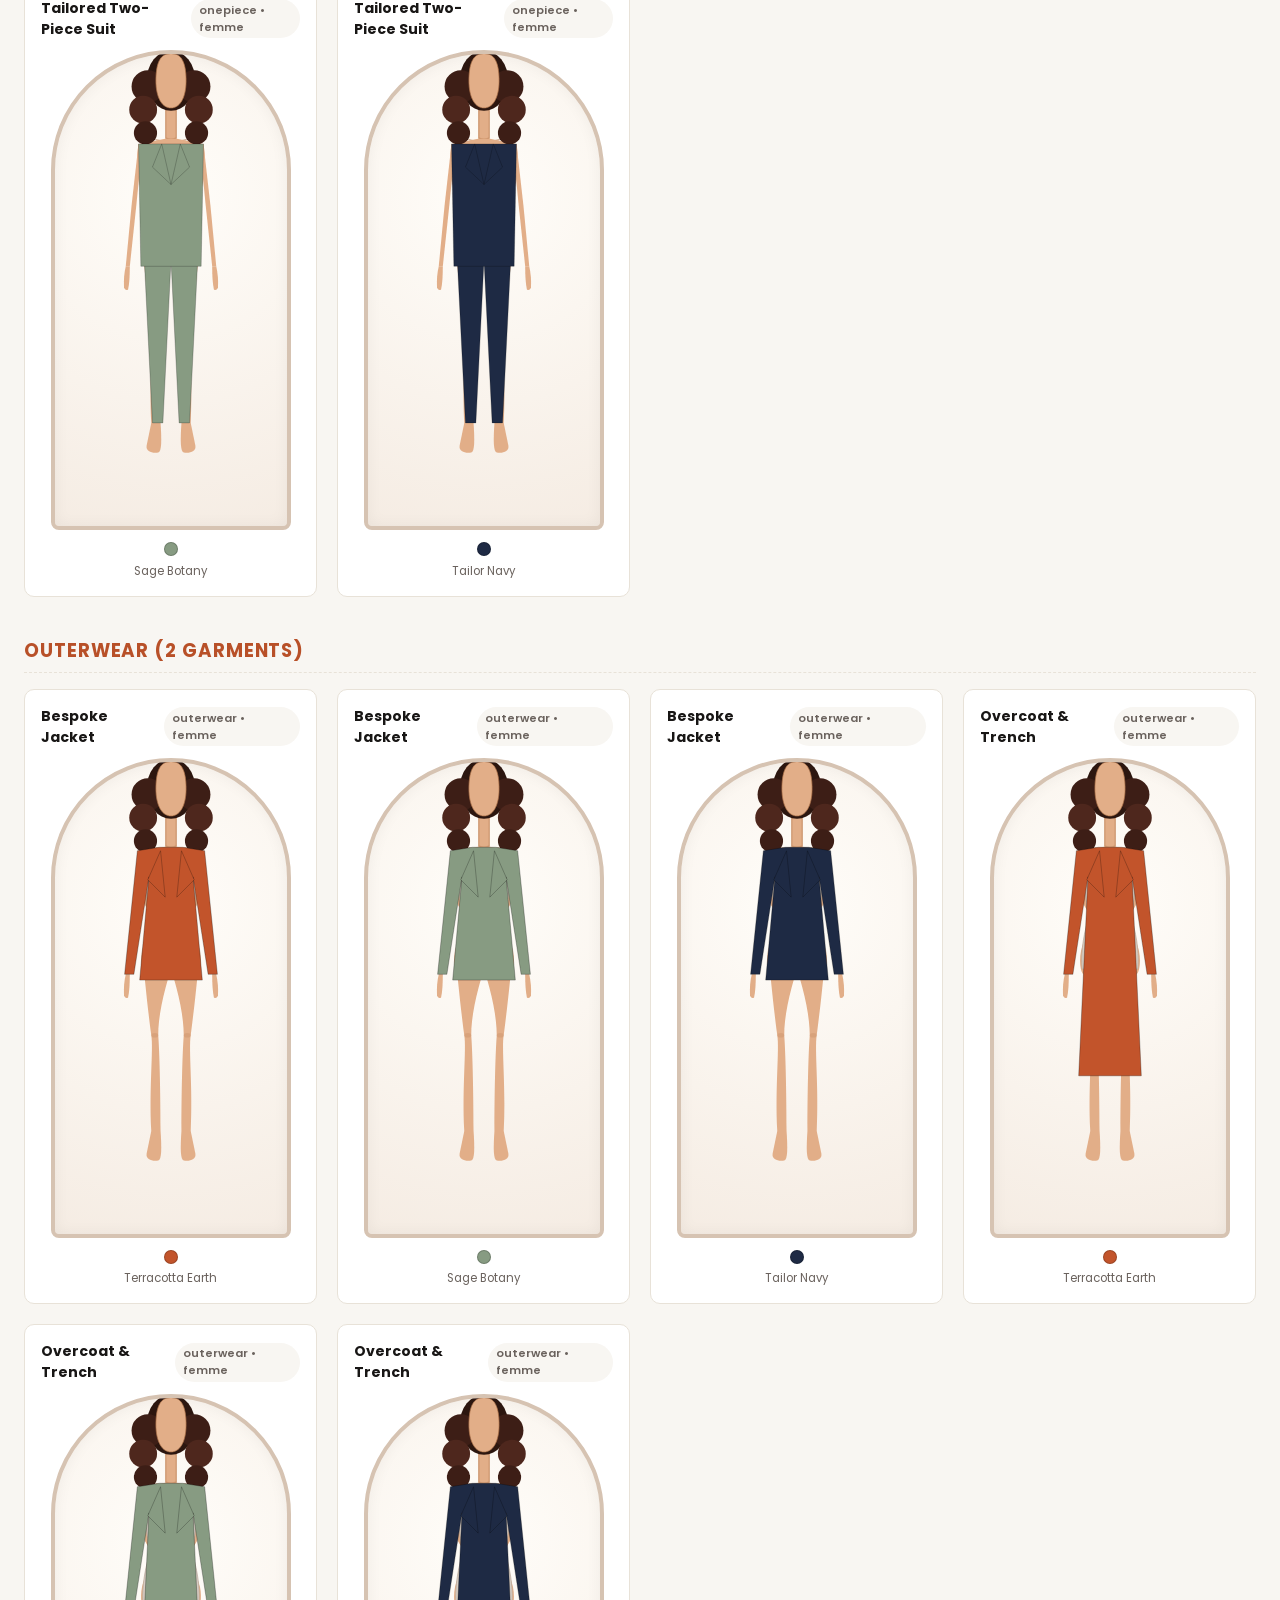
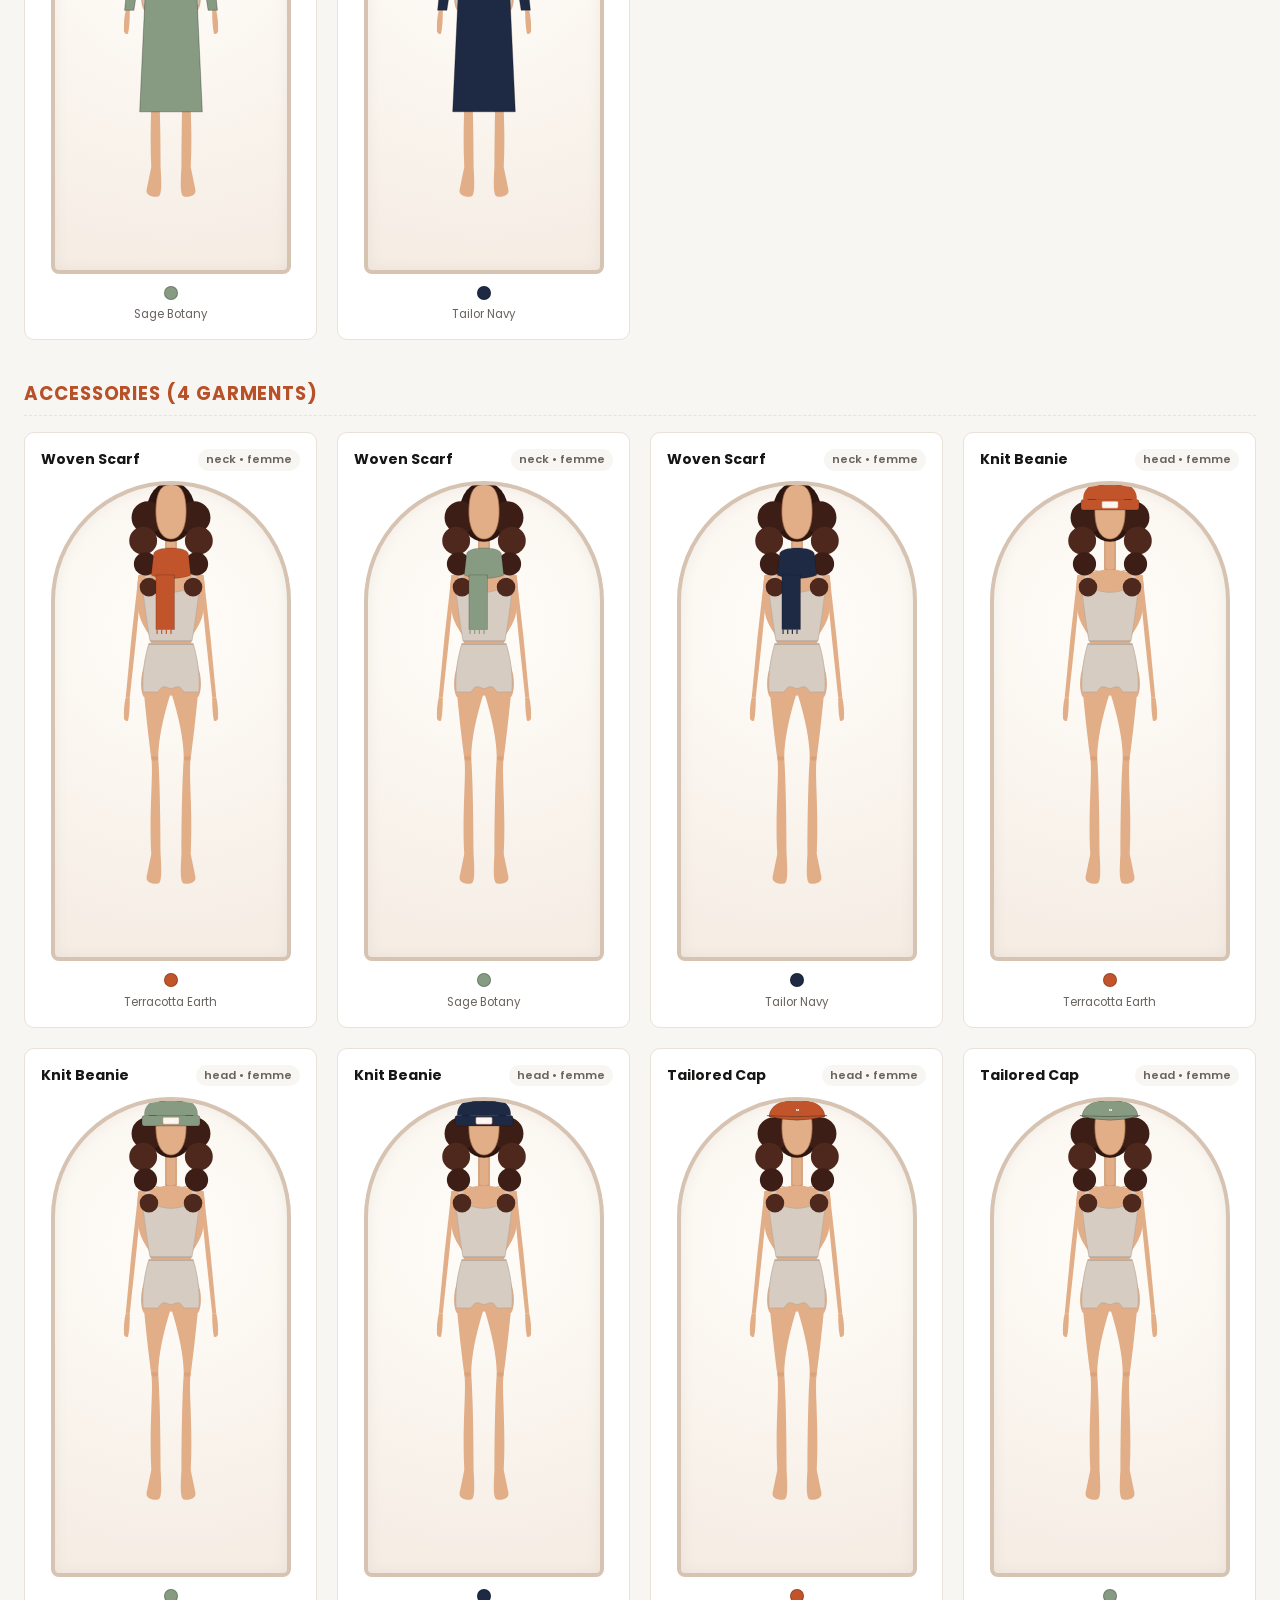
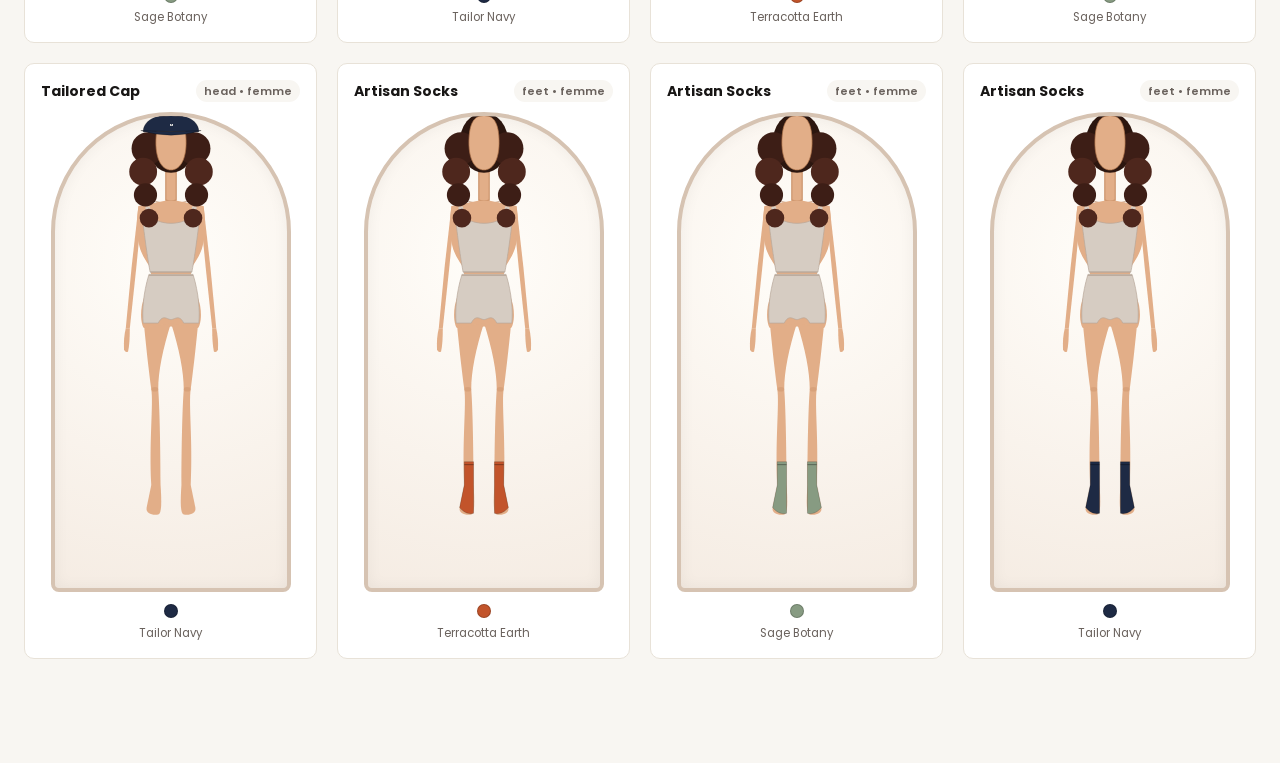
==== commit f1ef3d14: "fix(visuals): purge code-drawn Mariem, rebuild croquis silhouettes, and refine atelier workshop layo" ====
--- a/test-fitting.html
+++ b/test-fitting.html
@@ -365,8 +365,8 @@
 
   <!-- SCRIPT -->
   <script type="module">
-    import { GARMENT_PIECES, COLOR_PALETTE, SLOT_TABLE } from "./js/clothingData.js";
-    import { getFittingMannequinBaseSvg, getLayeredGarmentSvg, MODEL_ANCHORS, SKIN_TONES } from "./js/garmentSvg.js";
+    import { GARMENT_PIECES, COLOR_PALETTE, SLOT_TABLE } from "./js/clothingData.js?v=4";
+    import { getFittingMannequinBaseSvg, getLayeredGarmentSvg, getSvgPatternDefs, MODEL_ANCHORS, SKIN_TONES } from "./js/garmentSvg.js?v=4";
 
     let currentGender = "femme";
     let currentTone = "warm";
@@ -414,6 +414,7 @@
     function buildCompositeSvg(gender, tone, layers = []) {
       return `
         <svg viewBox="0 0 400 800" xmlns="http://www.w3.org/2000/svg">
+          ${getSvgPatternDefs("pat")}
           ${getFittingMannequinBaseSvg(gender, tone)}
           ${layers.join("")}
           ${renderAnchorGuidesSvg(gender)}
@@ -433,7 +434,7 @@
         threadColorHex: "#FFFDF6"
       };
       const bonnetSvg = buildCompositeSvg(currentGender, currentTone, [
-        getLayeredGarmentSvg(bonnetPiece, "head", currentGender)
+        getLayeredGarmentSvg(bonnetPiece, currentGender)
       ]);
       document.getElementById("viewport-bonnet").innerHTML = bonnetSvg;
 
@@ -448,7 +449,7 @@
         threadColorHex: "#FFFDF6"
       };
       const dressSvg = buildCompositeSvg("femme", currentTone, [
-        getLayeredGarmentSvg(dressPiece, "onepiece", "femme")
+        getLayeredGarmentSvg(dressPiece, "femme")
       ]);
       document.getElementById("viewport-dress").innerHTML = dressSvg;
 
@@ -463,7 +464,7 @@
         threadColorHex: "#FFFDF6"
       };
       const shirtSvg = buildCompositeSvg("homme", currentTone, [
-        getLayeredGarmentSvg(shirtPiece, "top", "homme")
+        getLayeredGarmentSvg(shirtPiece, "homme")
       ]);
       document.getElementById("viewport-shirt").innerHTML = shirtSvg;
 
@@ -476,12 +477,12 @@
       const hatPiece = { pieceId: "bonnet", slot: "head", colorHex: "#CCA02A", styleId: "cuffed" };
 
       const mixSvg = buildCompositeSvg(currentGender, currentTone, [
-        getLayeredGarmentSvg(socksPiece, "feet", currentGender),
-        getLayeredGarmentSvg(pantsPiece, "bottom", currentGender),
-        getLayeredGarmentSvg(chemisePiece, "top", currentGender),
-        getLayeredGarmentSvg(jacketPiece, "outerwear", currentGender),
-        getLayeredGarmentSvg(scarfPiece, "neck", currentGender),
-        getLayeredGarmentSvg(hatPiece, "head", currentGender)
+        getLayeredGarmentSvg(socksPiece, currentGender),
+        getLayeredGarmentSvg(pantsPiece, currentGender),
+        getLayeredGarmentSvg(chemisePiece, currentGender),
+        getLayeredGarmentSvg(jacketPiece, currentGender),
+        getLayeredGarmentSvg(scarfPiece, currentGender),
+        getLayeredGarmentSvg(hatPiece, currentGender)
       ]);
       document.getElementById("viewport-mix").innerHTML = mixSvg;
     }
@@ -514,7 +515,7 @@
                   };
 
                   const cardSvg = buildCompositeSvg(targetGender, currentTone, [
-                    getLayeredGarmentSvg(pData, slot, targetGender)
+                    getLayeredGarmentSvg(pData, targetGender)
                   ]);
 
                   return `
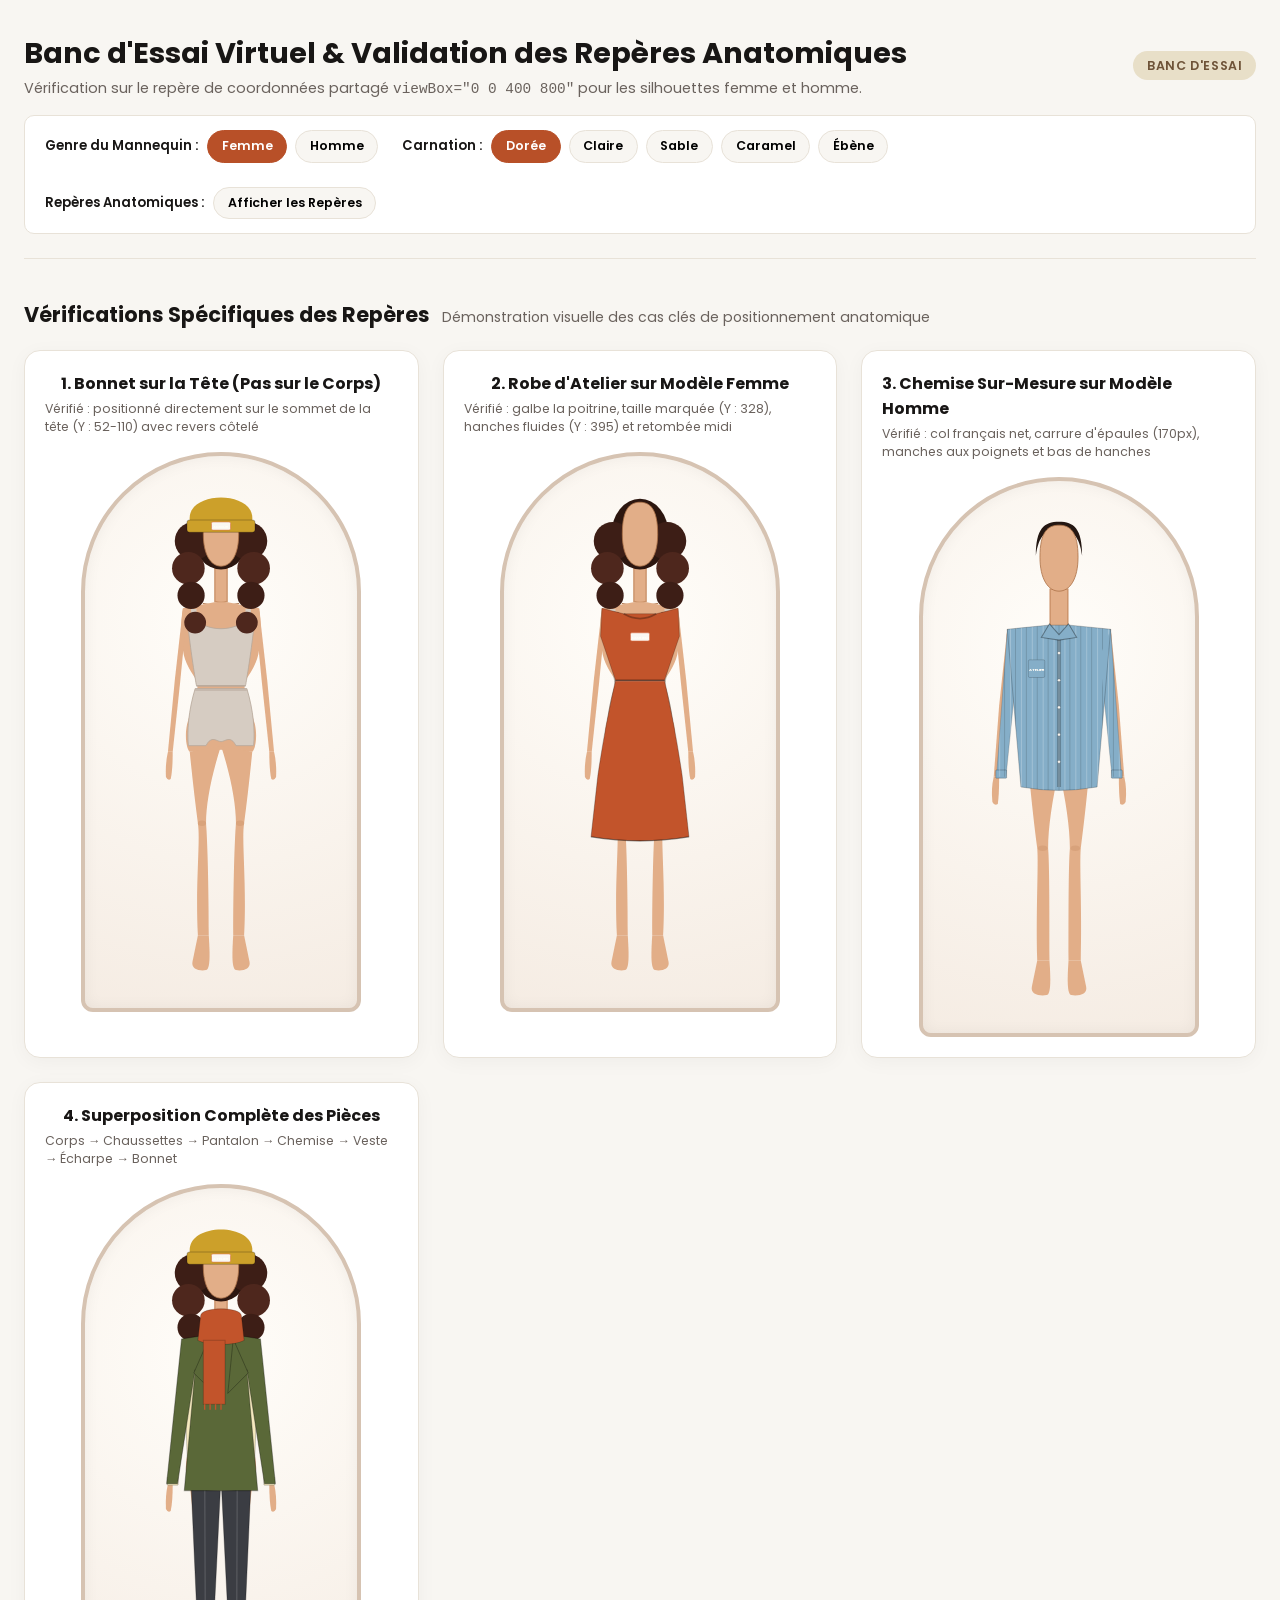
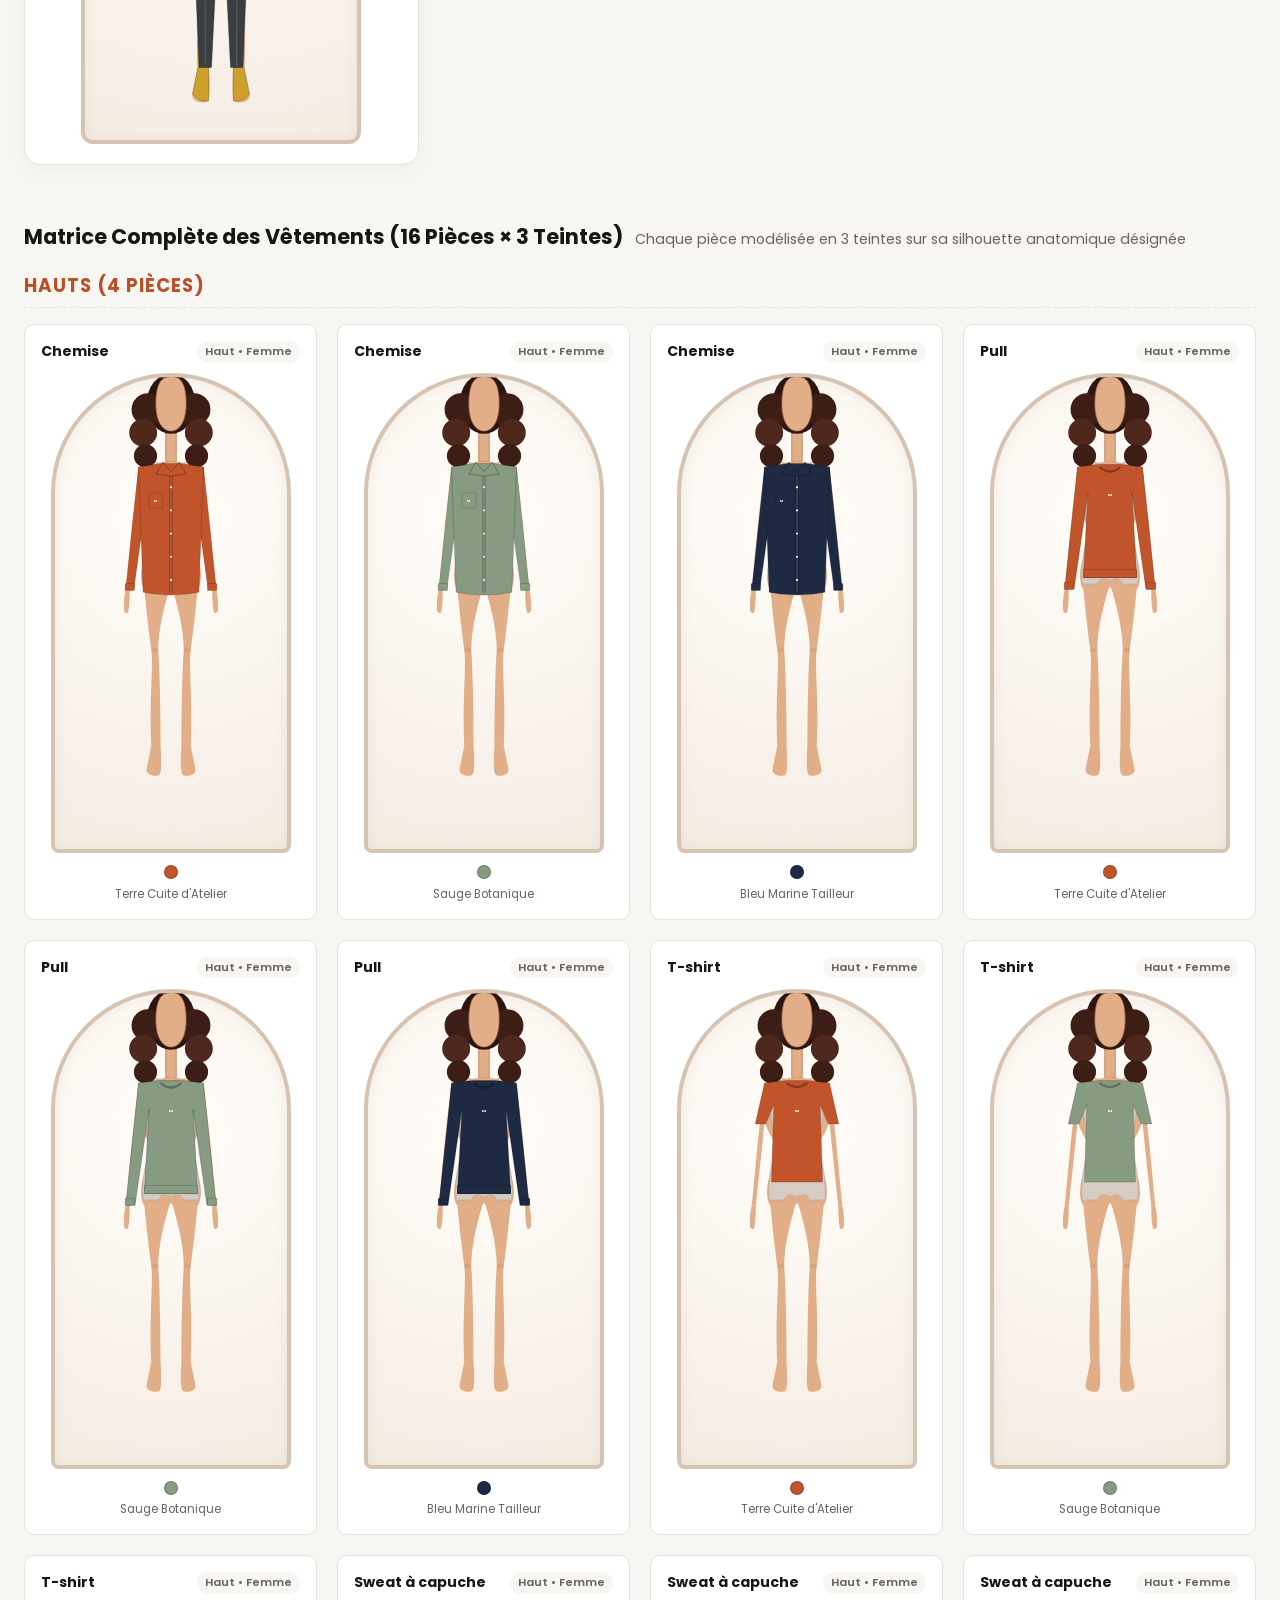
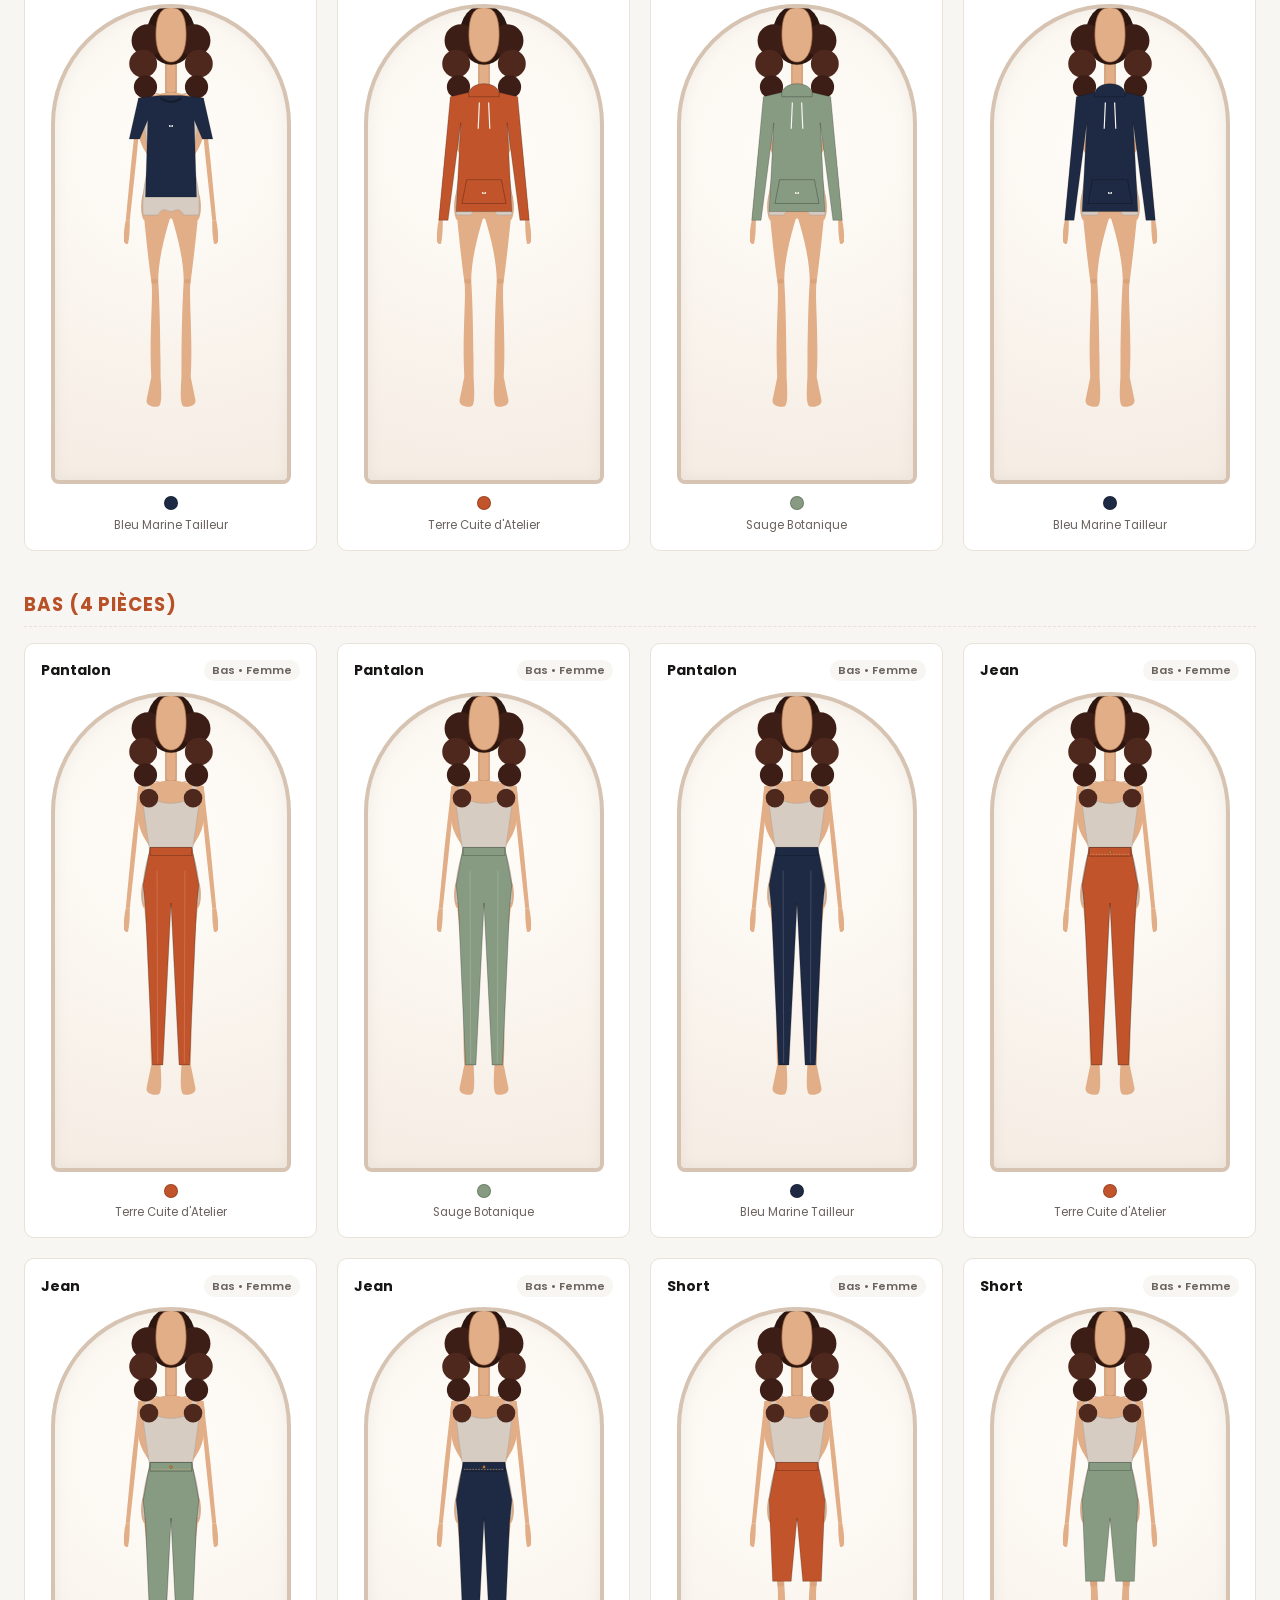
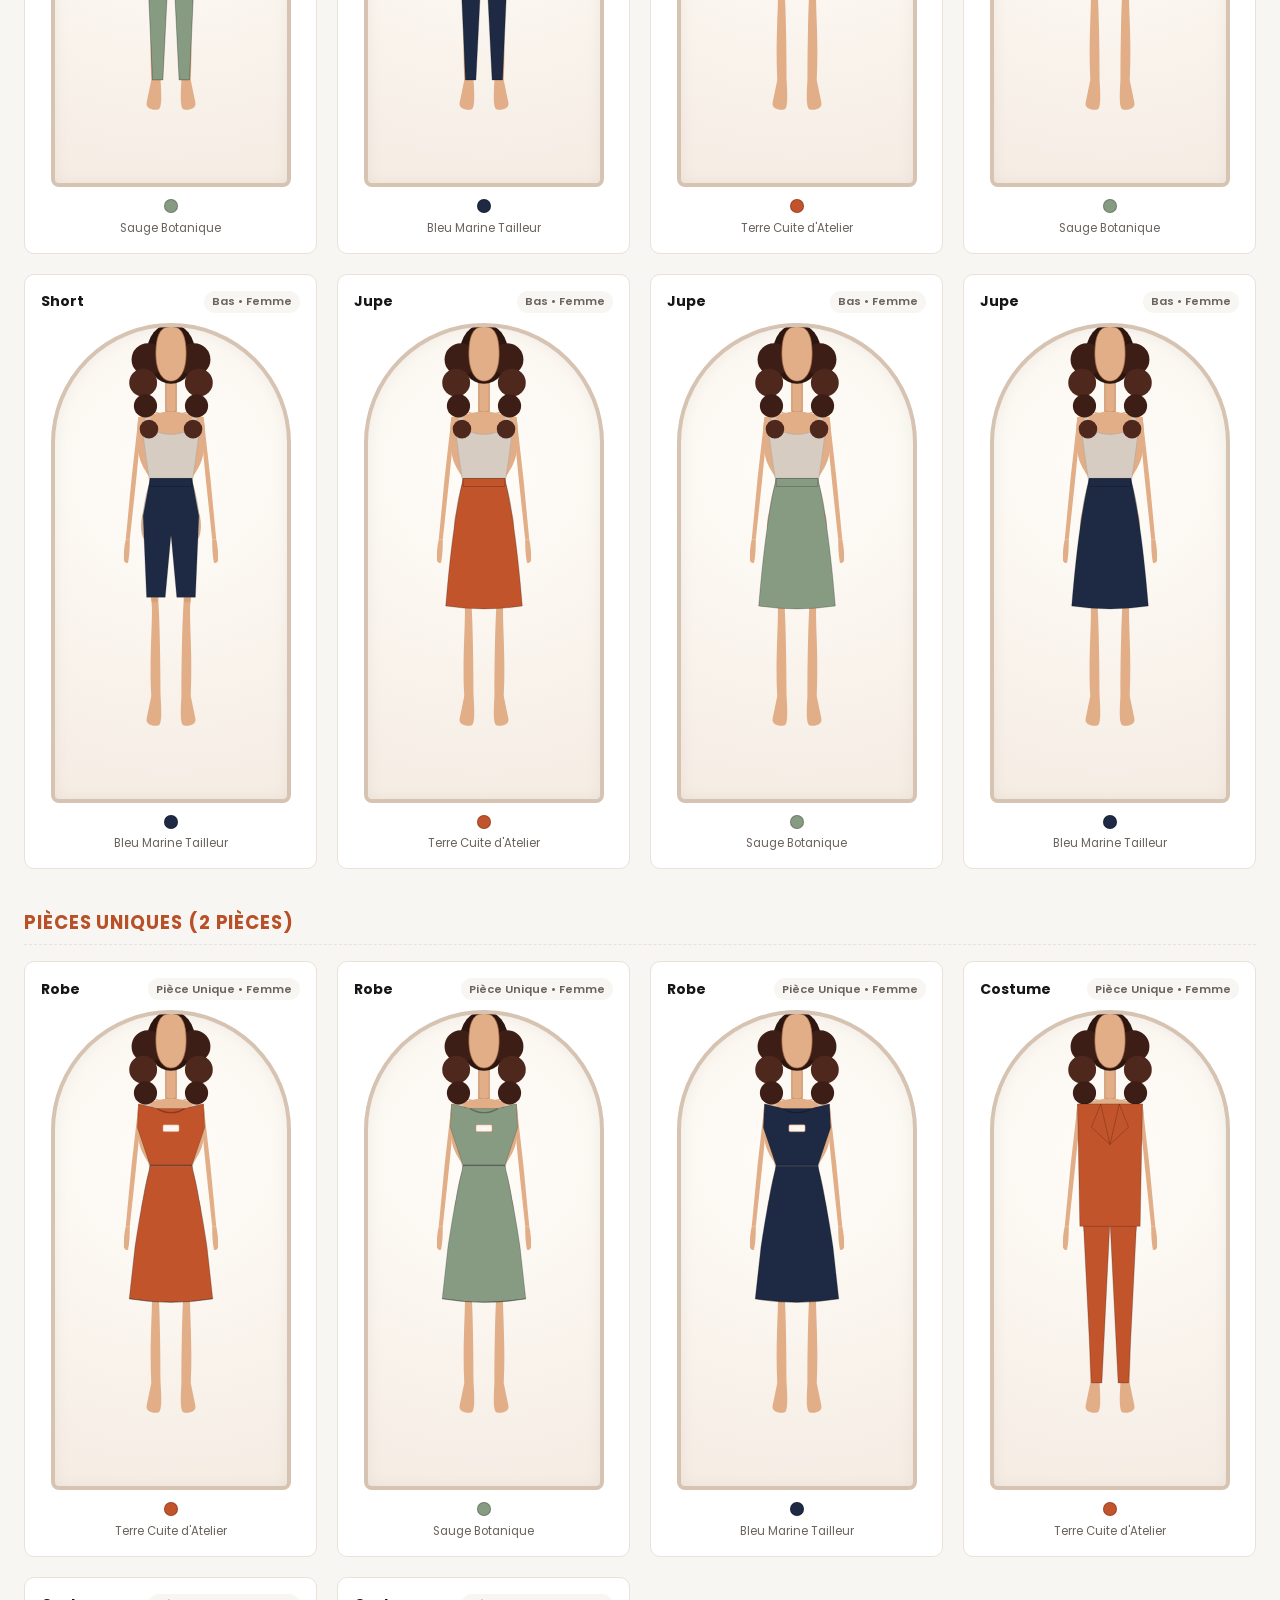
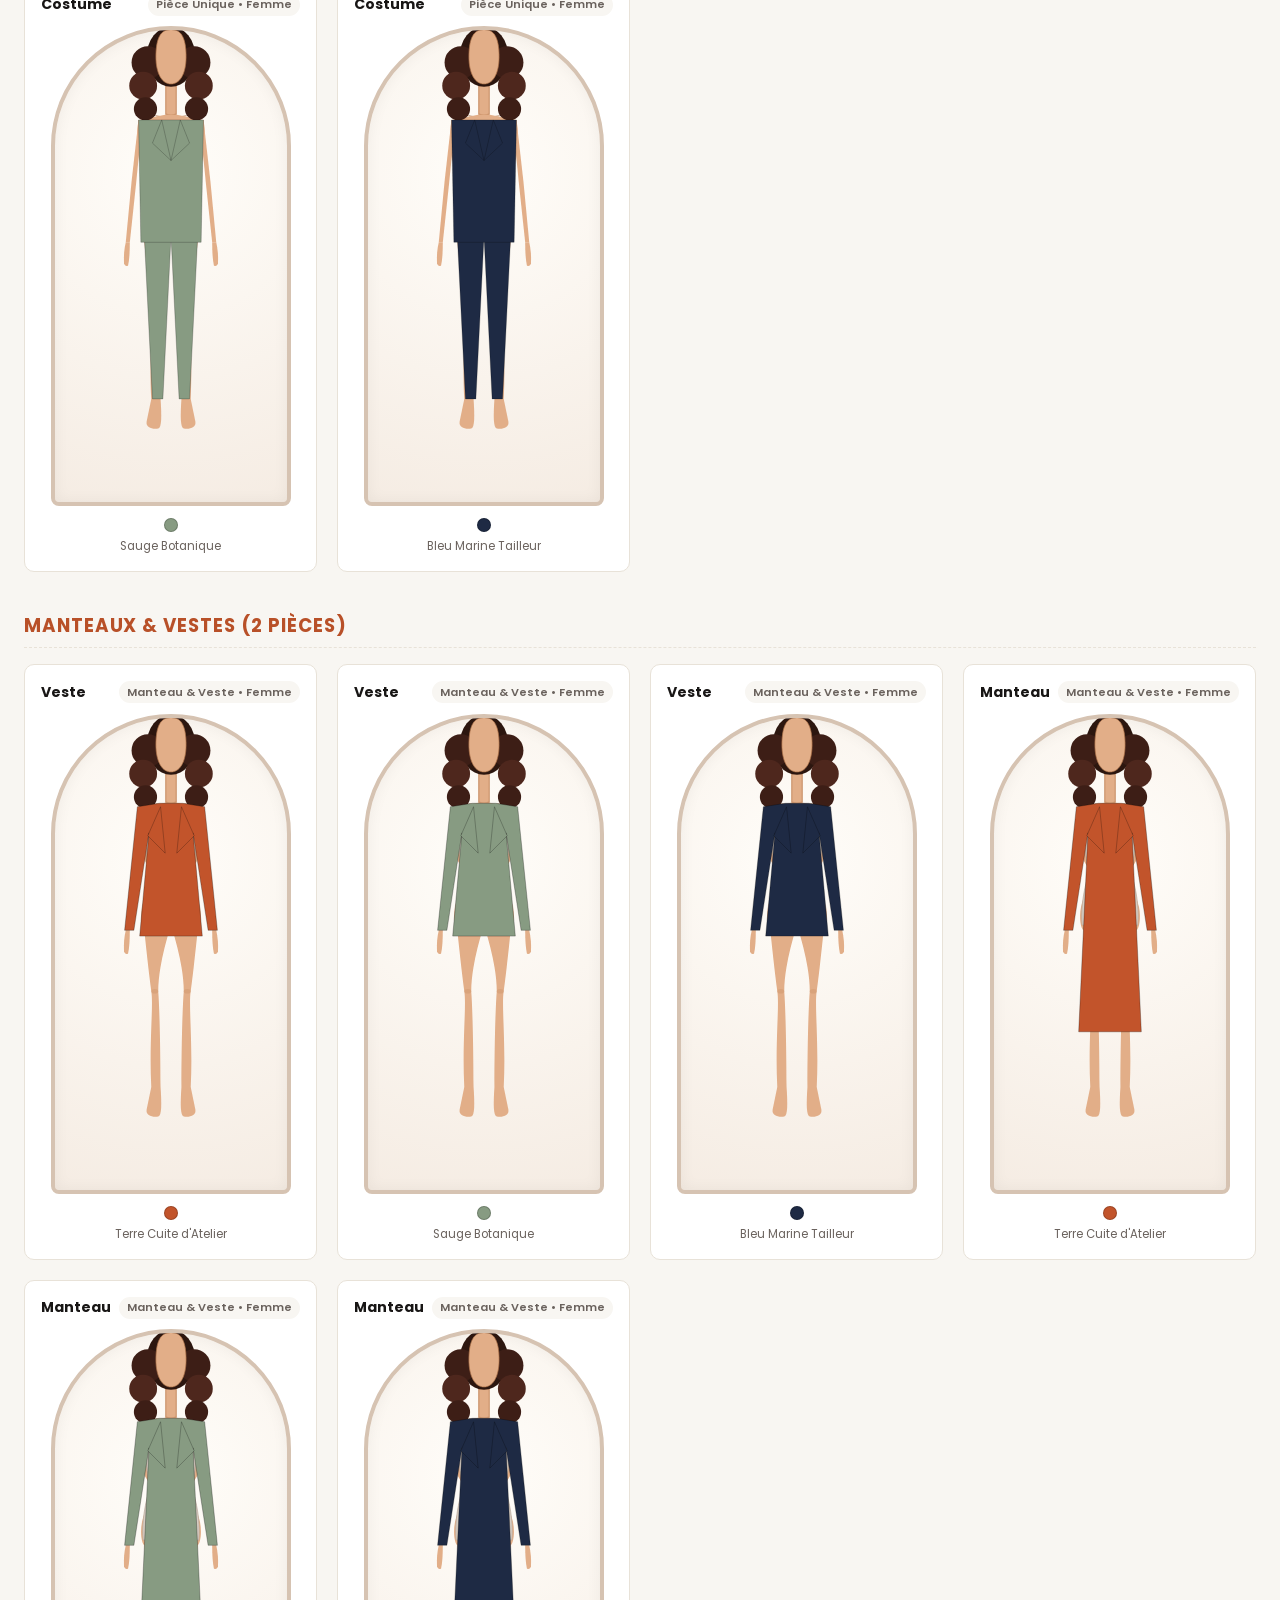
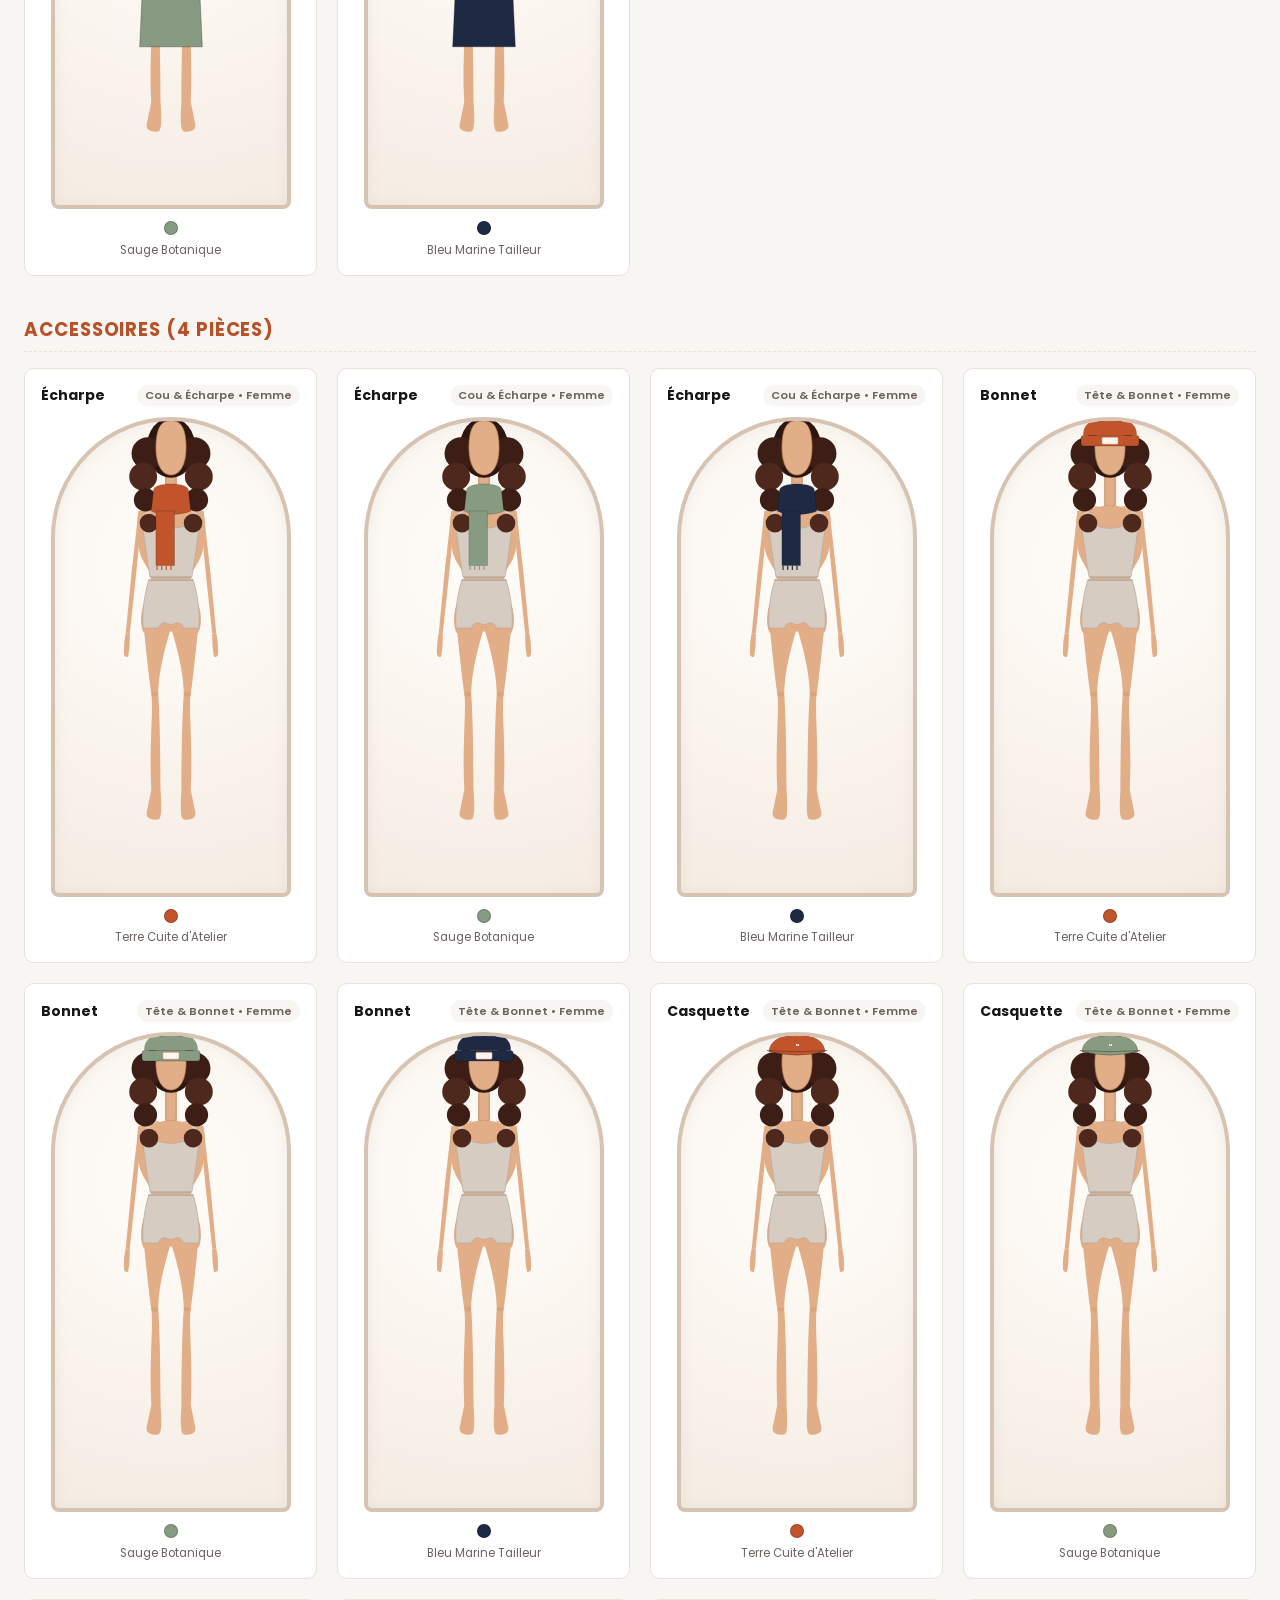
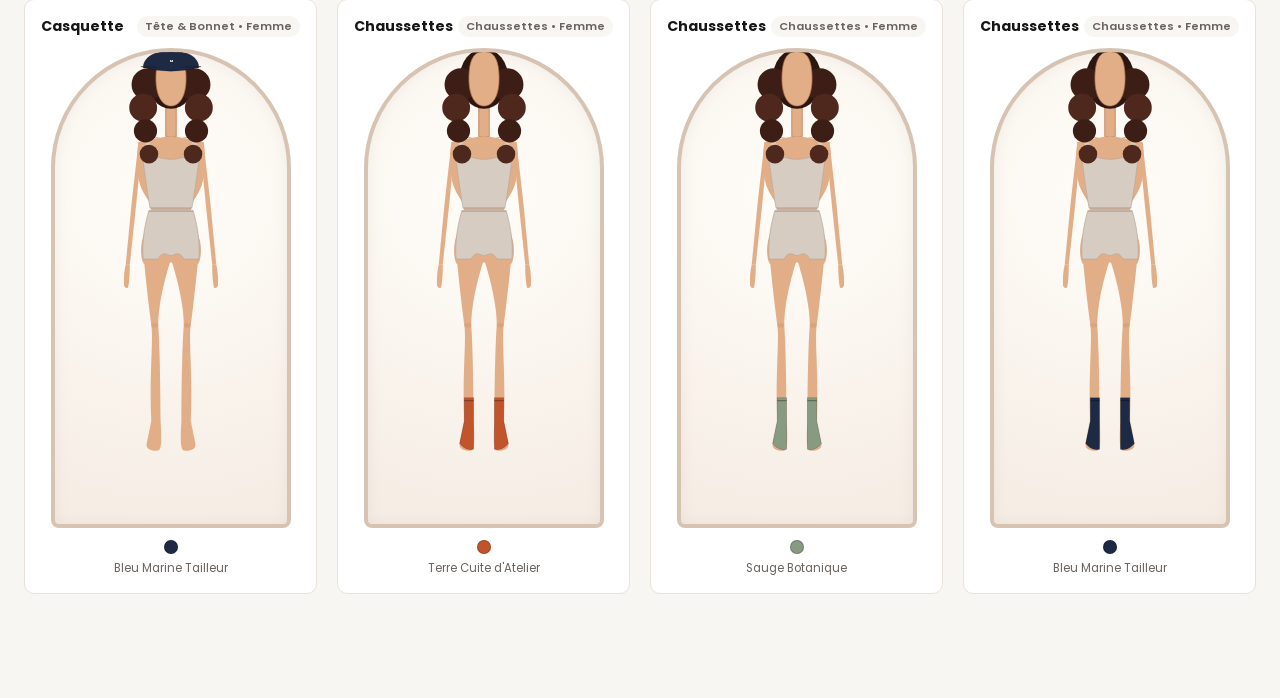
==== commit 591abb38: "feat(i18n): make site 100% French only, remove language toggle, and translate all components" ====
--- a/test-fitting.html
+++ b/test-fitting.html
@@ -1,9 +1,9 @@
 <!DOCTYPE html>
-<html lang="en">
+<html lang="fr">
 <head>
   <meta charset="UTF-8" />
   <meta name="viewport" content="width=device-width, initial-scale=1.0" />
-  <title>Atelier Mariem — Visual Fitting & Anchor Verification Suite</title>
+  <title>Atelier Mariem — Banc d'Essai Virtuel & Validation des Repères Anatomiques</title>
 
   <!-- Google Fonts: Poppins -->
   <link rel="preconnect" href="https://fonts.googleapis.com" />
@@ -283,34 +283,34 @@
   <header class="suite-header">
     <div class="suite-title-row">
       <div>
-        <h1>Visual Fitting & Shared Anchor Verification Suite</h1>
+        <h1>Banc d'Essai Virtuel & Validation des Repères Anatomiques</h1>
         <p style="color: var(--text-muted); font-size: 0.9rem; margin-top: 0.2rem;">
-          Verified against shared <code>viewBox="0 0 400 800"</code> coordinate system for both female and male figures.
+          Vérification sur le repère de coordonnées partagé <code>viewBox="0 0 400 800"</code> pour les silhouettes femme et homme.
         </p>
       </div>
-      <span class="suite-badge">Verification Suite</span>
+      <span class="suite-badge">Banc d'Essai</span>
     </div>
 
     <!-- Live Controls Bar -->
     <div class="controls-bar">
       <div class="control-group">
-        <span>Global Model Gender:</span>
+        <span>Genre du Mannequin :</span>
         <button class="btn-toggle active" id="btn-toggle-femme">Femme</button>
         <button class="btn-toggle" id="btn-toggle-homme">Homme</button>
       </div>
 
       <div class="control-group">
-        <span>Skin Tone:</span>
-        <button class="btn-toggle active" data-tone="warm">Warm</button>
-        <button class="btn-toggle" data-tone="fair">Fair</button>
-        <button class="btn-toggle" data-tone="sand">Sand</button>
+        <span>Carnation :</span>
+        <button class="btn-toggle active" data-tone="warm">Dorée</button>
+        <button class="btn-toggle" data-tone="fair">Claire</button>
+        <button class="btn-toggle" data-tone="sand">Sable</button>
         <button class="btn-toggle" data-tone="caramel">Caramel</button>
-        <button class="btn-toggle" data-tone="deep">Deep</button>
+        <button class="btn-toggle" data-tone="deep">Ébène</button>
       </div>
 
       <div class="control-group">
-        <span>Anatomical Anchors:</span>
-        <button class="btn-toggle" id="btn-toggle-guides">Show Anchor Lines</button>
+        <span>Repères Anatomiques :</span>
+        <button class="btn-toggle" id="btn-toggle-guides">Afficher les Repères</button>
       </div>
     </div>
   </header>
@@ -318,36 +318,36 @@
   <!-- REQUIRED SPOTLIGHT TEST SECTION -->
   <section class="spotlight-section">
     <div class="section-head">
-      <h2>Required Spotlight Anchor Checks</h2>
-      <p>Explicit visual proof of the 3 required target verification cases</p>
+      <h2>Vérifications Spécifiques des Repères</h2>
+      <p>Démonstration visuelle des cas clés de positionnement anatomique</p>
     </div>
 
     <div class="spotlight-grid">
       <!-- 1. BONNET ON HEAD -->
       <div class="spotlight-card" id="card-bonnet-check">
-        <h3>1. Bonnet on Head (Not on Body)</h3>
-        <p class="sub">Verified: sits squarely on the head (Y: 52-110) with folded ribbed cuff</p>
+        <h3>1. Bonnet sur la Tête (Pas sur le Corps)</h3>
+        <p class="sub">Vérifié : positionné directement sur le sommet de la tête (Y : 52-110) avec revers côtelé</p>
         <div class="mannequin-viewport" id="viewport-bonnet"></div>
       </div>
 
       <!-- 2. DRESS ON FEMALE MODEL -->
       <div class="spotlight-card" id="card-dress-check">
-        <h3>2. Atelier Dress (Robe) on Female Model</h3>
-        <p class="sub">Verified: contours bust, defined waist (Y: 328), hips (Y: 395), & flows to midi hem</p>
+        <h3>2. Robe d'Atelier sur Modèle Femme</h3>
+        <p class="sub">Vérifié : galbe la poitrine, taille marquée (Y : 328), hanches fluides (Y : 395) et retombée midi</p>
         <div class="mannequin-viewport" id="viewport-dress"></div>
       </div>
 
       <!-- 3. SHIRT ON MALE MODEL -->
       <div class="spotlight-card" id="card-shirt-check">
-        <h3>3. Bespoke Shirt (Chemise) on Male Model</h3>
-        <p class="sub">Verified: crisp collar, broad shoulders (span: 170px), sleeves to wrists, & hip hem</p>
+        <h3>3. Chemise Sur-Mesure sur Modèle Homme</h3>
+        <p class="sub">Vérifié : col français net, carrure d'épaules (170px), manches aux poignets et bas de hanches</p>
         <div class="mannequin-viewport" id="viewport-shirt"></div>
       </div>
 
       <!-- 4. FULL OUTFIT MIX & MATCH -->
       <div class="spotlight-card" id="card-mix-check">
-        <h3>4. Full Mix & Match Layering</h3>
-        <p class="sub">Body &rarr; Socks &rarr; Trousers &rarr; Shirt &rarr; Jacket &rarr; Scarf &rarr; Beanie</p>
+        <h3>4. Superposition Complète des Pièces</h3>
+        <p class="sub">Corps &rarr; Chaussettes &rarr; Pantalon &rarr; Chemise &rarr; Veste &rarr; Écharpe &rarr; Bonnet</p>
         <div class="mannequin-viewport" id="viewport-mix"></div>
       </div>
     </div>
@@ -356,8 +356,8 @@
   <!-- FULL GARMENT MATRIX GRID (ALL 16 PIECES IN 3 COLORS) -->
   <section class="matrix-section">
     <div class="section-head">
-      <h2>Complete Garment Matrix (16 Pieces &times; 3 Colors)</h2>
-      <p>Every piece rendered in 3 curated tones on its designated anatomical body</p>
+      <h2>Matrice Complète des Vêtements (16 Pièces &times; 3 Teintes)</h2>
+      <p>Chaque pièce modélisée en 3 teintes sur sa silhouette anatomique désignée</p>
     </div>
 
     <div id="matrix-container"></div>
@@ -371,6 +371,24 @@
     let currentGender = "femme";
     let currentTone = "warm";
     let showGuides = false;
+
+    const CATEGORY_NAMES = {
+      tops: "Hauts",
+      bottoms: "Bas",
+      onepiece: "Pièces Uniques",
+      outerwear: "Manteaux & Vestes",
+      accessories: "Accessoires"
+    };
+
+    const SLOT_LABELS_FR = {
+      head: "Tête & Bonnet",
+      neck: "Cou & Écharpe",
+      top: "Haut",
+      bottom: "Bas",
+      onepiece: "Pièce Unique",
+      outerwear: "Manteau & Veste",
+      feet: "Chaussettes"
+    };
 
     // 3 Curated test colors for each piece
     const TEST_COLORS = [
@@ -384,29 +402,29 @@
       const a = MODEL_ANCHORS[gender];
       return `
         <g class="anchor-guides-overlay" pointer-events="none">
-          <!-- Shoulders -->
+          <!-- Épaules -->
           <line x1="30" y1="${a.shoulders.y}" x2="370" y2="${a.shoulders.y}" class="guide-line" />
-          <text x="35" y="${a.shoulders.y - 3}" class="guide-label">SHOULDERS (${a.shoulders.y})</text>
-
-          <!-- Bust / Chest -->
+          <text x="35" y="${a.shoulders.y - 3}" class="guide-label">ÉPAULES (${a.shoulders.y})</text>
+
+          <!-- Poitrine -->
           <line x1="30" y1="${a.bust.y}" x2="370" y2="${a.bust.y}" class="guide-line" />
-          <text x="35" y="${a.bust.y - 3}" class="guide-label">BUST (${a.bust.y})</text>
-
-          <!-- Waist -->
+          <text x="35" y="${a.bust.y - 3}" class="guide-label">POITRINE (${a.bust.y})</text>
+
+          <!-- Taille -->
           <line x1="30" y1="${a.waist.y}" x2="370" y2="${a.waist.y}" class="guide-line" />
-          <text x="35" y="${a.waist.y - 3}" class="guide-label">WAIST (${a.waist.y})</text>
-
-          <!-- Hips -->
+          <text x="35" y="${a.waist.y - 3}" class="guide-label">TAILLE (${a.waist.y})</text>
+
+          <!-- Hanches -->
           <line x1="30" y1="${a.hips.y}" x2="370" y2="${a.hips.y}" class="guide-line" />
-          <text x="35" y="${a.hips.y - 3}" class="guide-label">HIPS (${a.hips.y})</text>
-
-          <!-- Knees -->
+          <text x="35" y="${a.hips.y - 3}" class="guide-label">HANCHES (${a.hips.y})</text>
+
+          <!-- Genoux -->
           <line x1="30" y1="${a.knees.y}" x2="370" y2="${a.knees.y}" class="guide-line" />
-          <text x="35" y="${a.knees.y - 3}" class="guide-label">KNEES (${a.knees.y})</text>
-
-          <!-- Ankles -->
+          <text x="35" y="${a.knees.y - 3}" class="guide-label">GENOUX (${a.knees.y})</text>
+
+          <!-- Chevilles -->
           <line x1="30" y1="${a.ankles.y}" x2="370" y2="${a.ankles.y}" class="guide-line" />
-          <text x="35" y="${a.ankles.y - 3}" class="guide-label">ANKLES (${a.ankles.y})</text>
+          <text x="35" y="${a.ankles.y - 3}" class="guide-label">CHEVILLES (${a.ankles.y})</text>
         </g>
       `;
     }
@@ -495,13 +513,16 @@
         const catPieces = GARMENT_PIECES.filter(p => p.category === cat);
         if (catPieces.length === 0) return "";
 
+        const catTitle = CATEGORY_NAMES[cat] || cat;
+
         return `
           <div class="matrix-category-group">
-            <h3 class="matrix-cat-title">${cat} (${catPieces.length} Garments)</h3>
+            <h3 class="matrix-cat-title">${catTitle} (${catPieces.length} ${catPieces.length > 1 ? "pièces" : "pièce"})</h3>
             <div class="matrix-items-row">
               ${catPieces.map(piece => {
                 const targetGender = piece.gender === "both" ? currentGender : piece.gender;
                 const slot = SLOT_TABLE[piece.id] || piece.slot;
+                const genderLabel = targetGender === "femme" ? "Femme" : "Homme";
 
                 return TEST_COLORS.map(color => {
                   const pData = {
@@ -521,8 +542,8 @@
                   return `
                     <div class="matrix-item-card">
                       <div class="matrix-item-header">
-                        <span class="matrix-item-name">${piece.nameEn}</span>
-                        <span class="matrix-slot-badge">${slot} • ${targetGender}</span>
+                        <span class="matrix-item-name">${piece.nameFr || piece.nameEn}</span>
+                        <span class="matrix-slot-badge">${SLOT_LABELS_FR[slot] || slot} • ${genderLabel}</span>
                       </div>
                       <div class="mannequin-viewport" style="width: 240px; height: 480px; border-radius: 120px 120px 8px 8px;">
                         ${cardSvg}
@@ -530,7 +551,7 @@
                       <div class="tri-color-row">
                         <span class="tri-color-dot" style="background-color: ${color.hex};"></span>
                       </div>
-                      <span class="color-label-tag">${color.nameEn}</span>
+                      <span class="color-label-tag">${color.nameFr || color.nameEn}</span>
                     </div>
                   `;
                 }).join("");
